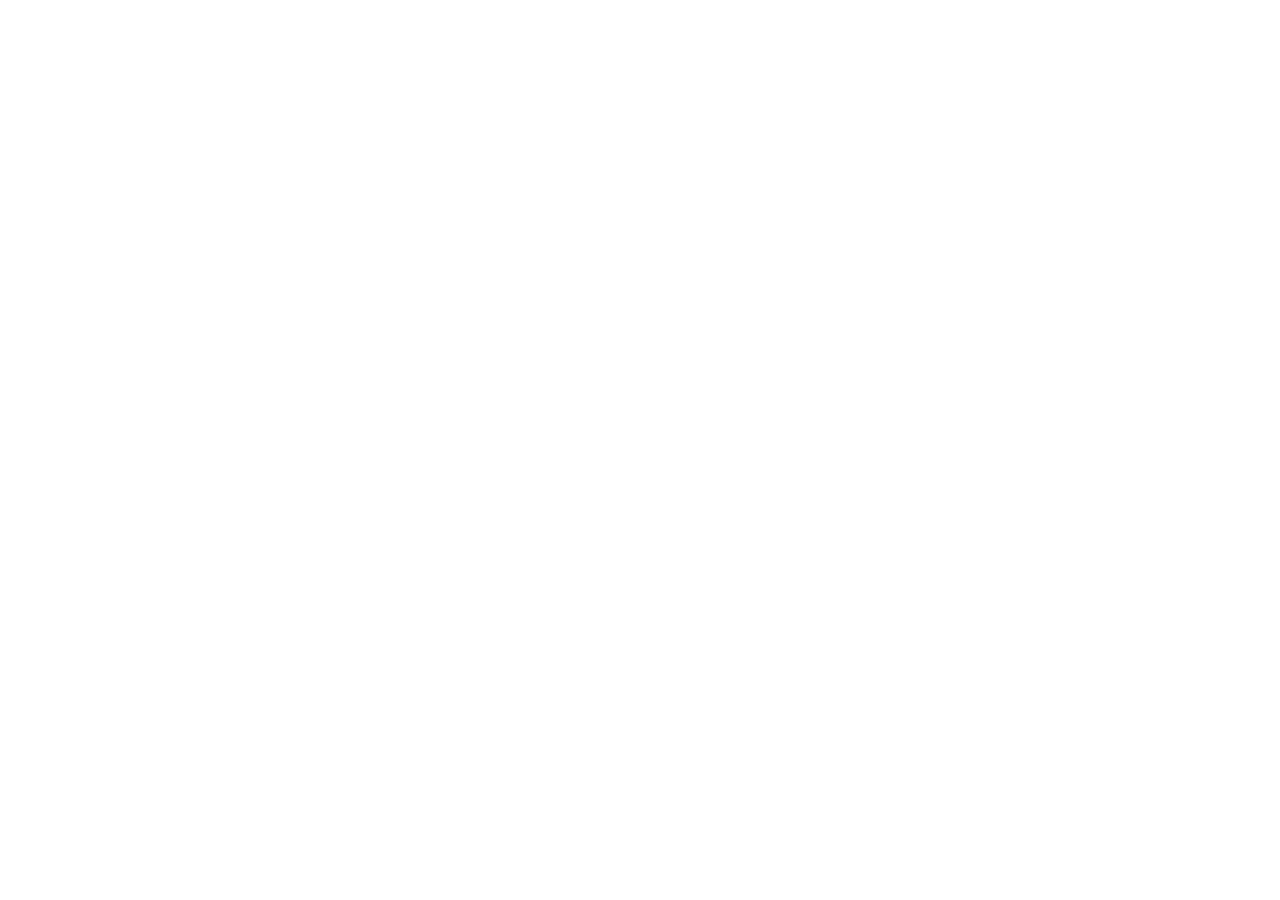
==== app/src/main/assets/www/index.html @ 35c049ee "Add app/src/main/assets/www/index.html" ====
<!doctype html>
<html lang="he" dir="rtl">
  <head>
    <meta charset="UTF-8" />
    <meta name="viewport" content="width=device-width, initial-scale=1.0, viewport-fit=cover" />
    <title>Cardwake OTG &amp; Root</title>
    <meta
      name="description"
      content="אפליקציית OTG ו-Root אופליין לשחזור קבצים, אבחון כרטיסי SD וכונני USB, בדיקת זיוף, מפת סקטורים, פירמוט FAT32 וכספת מוצפנת."
    />
    <meta property="og:title" content="Cardwake OTG & Root" />
    <meta
      property="og:description"
      content="אפליקציית OTG ו-Root אופליין לשחזור קבצים, אבחון כרטיסי SD וכונני USB, בדיקת זיוף, מפת סקטורים, פירמוט FAT32 וכספת מוצפנת."
    />
    <meta property="og:type" content="website" />
    <meta name="twitter:card" content="summary_large_image" />
    <meta name="theme-color" content="#0B1120" />
    <meta name="mobile-web-app-capable" content="yes" />
    <meta name="apple-mobile-web-app-capable" content="yes" />
    <meta name="apple-mobile-web-app-status-bar-style" content="black-translucent" />
    <meta name="apple-mobile-web-app-title" content="Cardwake" />
    <link rel="apple-touch-icon" href="./apple-touch-icon.png" />
    <link rel="icon" type="image/svg+xml" href="./icon.svg" />
    <script type="module" crossorigin src="./assets/index-doWCnsd-.js"></script>
    <link rel="stylesheet" crossorigin href="./assets/index-RW1dcXvT.css">
  <link rel="manifest" href="./manifest.webmanifest"><script id="vite-plugin-pwa:register-sw" src="./registerSW.js"></script></head>
  <body class="bg-slate-50 text-slate-900 dark:bg-slate-950 dark:text-slate-100 antialiased selection:bg-sky-500/20 selection:text-sky-600 dark:selection:text-sky-300">
    <div id="root"></div>
  </body>
  </html>
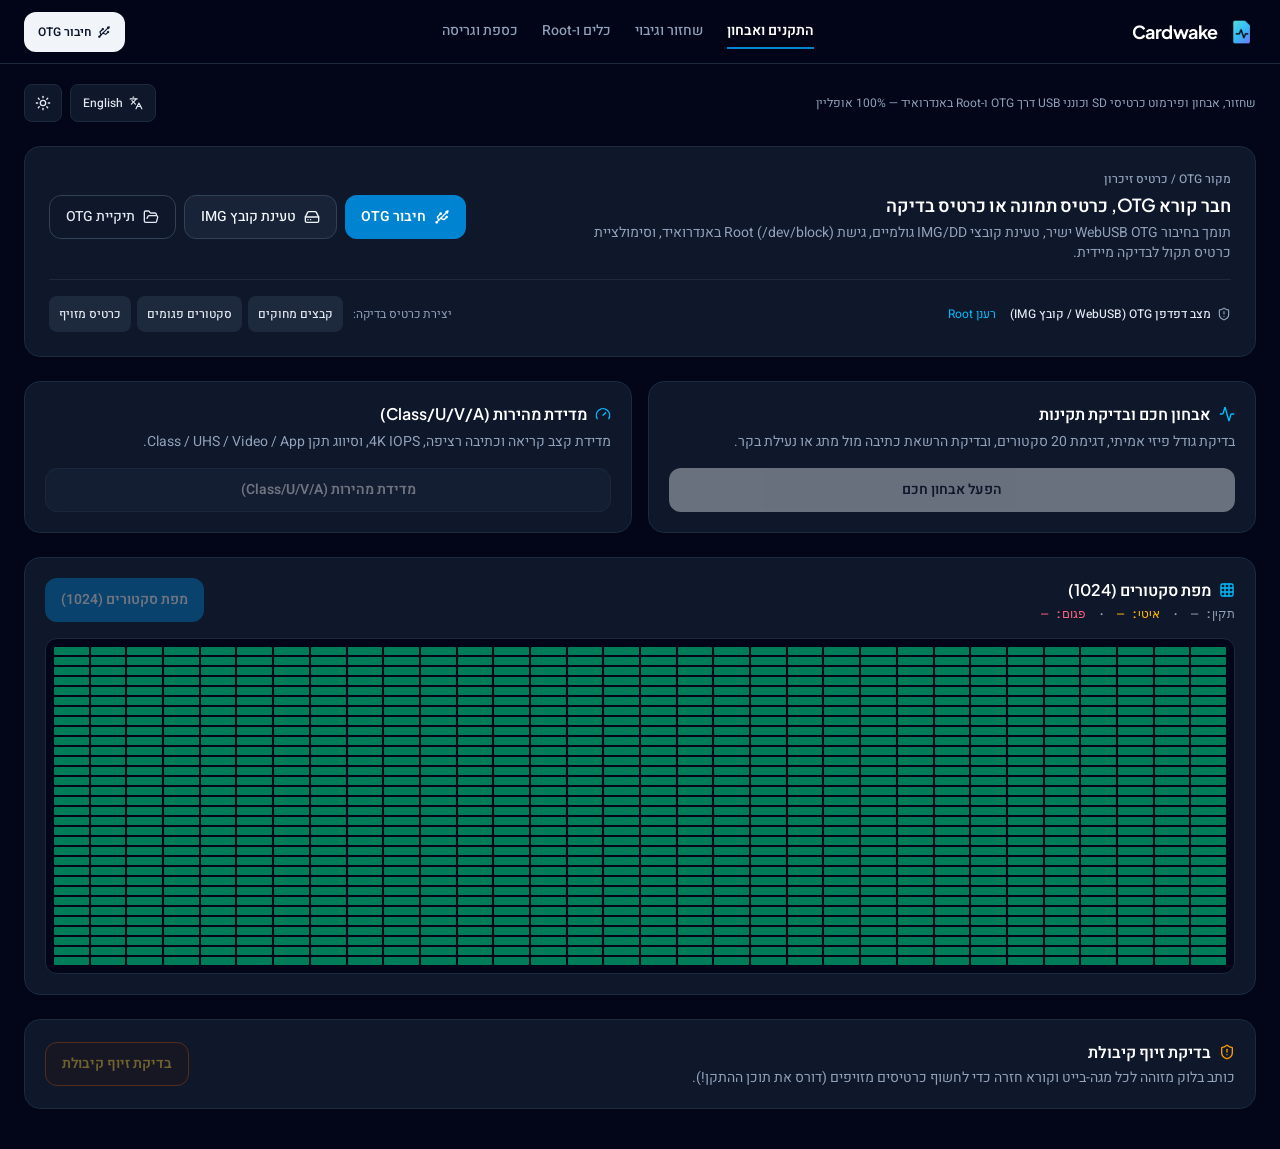
==== commit 47118b3e: "Import binary assets and JS bundle from v1.0.0 source archive" ====
--- a/app/src/main/assets/www/index.html
+++ b/app/src/main/assets/www/index.html
@@ -28,4 +28,4 @@
   <body class="bg-slate-50 text-slate-900 dark:bg-slate-950 dark:text-slate-100 antialiased selection:bg-sky-500/20 selection:text-sky-600 dark:selection:text-sky-300">
     <div id="root"></div>
   </body>
-  </html>
+</html>
--- a/app/src/main/assets/www/assets/index-RW1dcXvT.css
+++ b/app/src/main/assets/www/assets/index-RW1dcXvT.css
@@ -0,0 +1,2490 @@
+/* heebo-hebrew-400-normal */
+@font-face {
+  font-family: 'Heebo';
+  font-style: normal;
+  font-display: swap;
+  font-weight: 400;
+  src: url(./heebo-hebrew-400-normal-CVTJgQVK.woff2) format('woff2'), url(./heebo-hebrew-400-normal-DoqplqF9.woff) format('woff');
+  unicode-range: U+0307-0308,U+0590-05FF,U+200C-2010,U+20AA,U+25CC,U+FB1D-FB4F;
+}
+
+/* heebo-math-400-normal */
+@font-face {
+  font-family: 'Heebo';
+  font-style: normal;
+  font-display: swap;
+  font-weight: 400;
+  src: url(./heebo-math-400-normal-B7IFZoQI.woff2) format('woff2'), url(./heebo-math-400-normal-BZIH-XlF.woff) format('woff');
+  unicode-range: U+0302-0303,U+0305,U+0307-0308,U+0310,U+0312,U+0315,U+031A,U+0326-0327,U+032C,U+032F-0330,U+0332-0333,U+0338,U+033A,U+0346,U+034D,U+0391-03A1,U+03A3-03A9,U+03B1-03C9,U+03D1,U+03D5-03D6,U+03F0-03F1,U+03F4-03F5,U+2016-2017,U+2034-2038,U+203C,U+2040,U+2043,U+2047,U+2050,U+2057,U+205F,U+2070-2071,U+2074-208E,U+2090-209C,U+20D0-20DC,U+20E1,U+20E5-20EF,U+2100-2112,U+2114-2115,U+2117-2121,U+2123-214F,U+2190,U+2192,U+2194-21AE,U+21B0-21E5,U+21F1-21F2,U+21F4-2211,U+2213-2214,U+2216-22FF,U+2308-230B,U+2310,U+2319,U+231C-2321,U+2336-237A,U+237C,U+2395,U+239B-23B7,U+23D0,U+23DC-23E1,U+2474-2475,U+25AF,U+25B3,U+25B7,U+25BD,U+25C1,U+25CA,U+25CC,U+25FB,U+266D-266F,U+27C0-27FF,U+2900-2AFF,U+2B0E-2B11,U+2B30-2B4C,U+2BFE,U+3030,U+FF5B,U+FF5D,U+1D400-1D7FF,U+1EE00-1EEFF;
+}
+
+/* heebo-symbols-400-normal */
+@font-face {
+  font-family: 'Heebo';
+  font-style: normal;
+  font-display: swap;
+  font-weight: 400;
+  src: url(./heebo-symbols-400-normal-DYSXrd5A.woff2) format('woff2'), url(./heebo-symbols-400-normal-5E_VKyNT.woff) format('woff');
+  unicode-range: U+0001-000C,U+000E-001F,U+007F-009F,U+20DD-20E0,U+20E2-20E4,U+2150-218F,U+2190,U+2192,U+2194-2199,U+21AF,U+21E6-21F0,U+21F3,U+2218-2219,U+2299,U+22C4-22C6,U+2300-243F,U+2440-244A,U+2460-24FF,U+25A0-27BF,U+2800-28FF,U+2921-2922,U+2981,U+29BF,U+29EB,U+2B00-2BFF,U+4DC0-4DFF,U+FFF9-FFFB,U+10140-1018E,U+10190-1019C,U+101A0,U+101D0-101FD,U+102E0-102FB,U+10E60-10E7E,U+1D2C0-1D2D3,U+1D2E0-1D37F,U+1F000-1F0FF,U+1F100-1F1AD,U+1F1E6-1F1FF,U+1F30D-1F30F,U+1F315,U+1F31C,U+1F31E,U+1F320-1F32C,U+1F336,U+1F378,U+1F37D,U+1F382,U+1F393-1F39F,U+1F3A7-1F3A8,U+1F3AC-1F3AF,U+1F3C2,U+1F3C4-1F3C6,U+1F3CA-1F3CE,U+1F3D4-1F3E0,U+1F3ED,U+1F3F1-1F3F3,U+1F3F5-1F3F7,U+1F408,U+1F415,U+1F41F,U+1F426,U+1F43F,U+1F441-1F442,U+1F444,U+1F446-1F449,U+1F44C-1F44E,U+1F453,U+1F46A,U+1F47D,U+1F4A3,U+1F4B0,U+1F4B3,U+1F4B9,U+1F4BB,U+1F4BF,U+1F4C8-1F4CB,U+1F4D6,U+1F4DA,U+1F4DF,U+1F4E3-1F4E6,U+1F4EA-1F4ED,U+1F4F7,U+1F4F9-1F4FB,U+1F4FD-1F4FE,U+1F503,U+1F507-1F50B,U+1F50D,U+1F512-1F513,U+1F53E-1F54A,U+1F54F-1F5FA,U+1F610,U+1F650-1F67F,U+1F687,U+1F68D,U+1F691,U+1F694,U+1F698,U+1F6AD,U+1F6B2,U+1F6B9-1F6BA,U+1F6BC,U+1F6C6-1F6CF,U+1F6D3-1F6D7,U+1F6E0-1F6EA,U+1F6F0-1F6F3,U+1F6F7-1F6FC,U+1F700-1F7FF,U+1F800-1F80B,U+1F810-1F847,U+1F850-1F859,U+1F860-1F887,U+1F890-1F8AD,U+1F8B0-1F8BB,U+1F8C0-1F8C1,U+1F900-1F90B,U+1F93B,U+1F946,U+1F984,U+1F996,U+1F9E9,U+1FA00-1FA6F,U+1FA70-1FA7C,U+1FA80-1FA89,U+1FA8F-1FAC6,U+1FACE-1FADC,U+1FADF-1FAE9,U+1FAF0-1FAF8,U+1FB00-1FBFF;
+}
+
+/* heebo-latin-ext-400-normal */
+@font-face {
+  font-family: 'Heebo';
+  font-style: normal;
+  font-display: swap;
+  font-weight: 400;
+  src: url(./heebo-latin-ext-400-normal-DRmJUxQB.woff2) format('woff2'), url(./heebo-latin-ext-400-normal-DXPdCX6a.woff) format('woff');
+  unicode-range: U+0100-02BA,U+02BD-02C5,U+02C7-02CC,U+02CE-02D7,U+02DD-02FF,U+0304,U+0308,U+0329,U+1D00-1DBF,U+1E00-1E9F,U+1EF2-1EFF,U+2020,U+20A0-20AB,U+20AD-20C0,U+2113,U+2C60-2C7F,U+A720-A7FF;
+}
+
+/* heebo-latin-400-normal */
+@font-face {
+  font-family: 'Heebo';
+  font-style: normal;
+  font-display: swap;
+  font-weight: 400;
+  src: url(./heebo-latin-400-normal-BGyEuwIV.woff2) format('woff2'), url(./heebo-latin-400-normal-BVgBBEsj.woff) format('woff');
+  unicode-range: U+0000-00FF,U+0131,U+0152-0153,U+02BB-02BC,U+02C6,U+02DA,U+02DC,U+0304,U+0308,U+0329,U+2000-206F,U+20AC,U+2122,U+2191,U+2193,U+2212,U+2215,U+FEFF,U+FFFD;
+}/* heebo-hebrew-500-normal */
+@font-face {
+  font-family: 'Heebo';
+  font-style: normal;
+  font-display: swap;
+  font-weight: 500;
+  src: url(./heebo-hebrew-500-normal-TEhwuRN-.woff2) format('woff2'), url(./heebo-hebrew-500-normal-B1vvQVzc.woff) format('woff');
+  unicode-range: U+0307-0308,U+0590-05FF,U+200C-2010,U+20AA,U+25CC,U+FB1D-FB4F;
+}
+
+/* heebo-math-500-normal */
+@font-face {
+  font-family: 'Heebo';
+  font-style: normal;
+  font-display: swap;
+  font-weight: 500;
+  src: url(./heebo-math-500-normal-DRhwLwt2.woff2) format('woff2'), url(./heebo-math-500-normal-CriDK-QD.woff) format('woff');
+  unicode-range: U+0302-0303,U+0305,U+0307-0308,U+0310,U+0312,U+0315,U+031A,U+0326-0327,U+032C,U+032F-0330,U+0332-0333,U+0338,U+033A,U+0346,U+034D,U+0391-03A1,U+03A3-03A9,U+03B1-03C9,U+03D1,U+03D5-03D6,U+03F0-03F1,U+03F4-03F5,U+2016-2017,U+2034-2038,U+203C,U+2040,U+2043,U+2047,U+2050,U+2057,U+205F,U+2070-2071,U+2074-208E,U+2090-209C,U+20D0-20DC,U+20E1,U+20E5-20EF,U+2100-2112,U+2114-2115,U+2117-2121,U+2123-214F,U+2190,U+2192,U+2194-21AE,U+21B0-21E5,U+21F1-21F2,U+21F4-2211,U+2213-2214,U+2216-22FF,U+2308-230B,U+2310,U+2319,U+231C-2321,U+2336-237A,U+237C,U+2395,U+239B-23B7,U+23D0,U+23DC-23E1,U+2474-2475,U+25AF,U+25B3,U+25B7,U+25BD,U+25C1,U+25CA,U+25CC,U+25FB,U+266D-266F,U+27C0-27FF,U+2900-2AFF,U+2B0E-2B11,U+2B30-2B4C,U+2BFE,U+3030,U+FF5B,U+FF5D,U+1D400-1D7FF,U+1EE00-1EEFF;
+}
+
+/* heebo-symbols-500-normal */
+@font-face {
+  font-family: 'Heebo';
+  font-style: normal;
+  font-display: swap;
+  font-weight: 500;
+  src: url(./heebo-symbols-500-normal-DH-fW6iB.woff2) format('woff2'), url(./heebo-symbols-500-normal-BHV7NI0G.woff) format('woff');
+  unicode-range: U+0001-000C,U+000E-001F,U+007F-009F,U+20DD-20E0,U+20E2-20E4,U+2150-218F,U+2190,U+2192,U+2194-2199,U+21AF,U+21E6-21F0,U+21F3,U+2218-2219,U+2299,U+22C4-22C6,U+2300-243F,U+2440-244A,U+2460-24FF,U+25A0-27BF,U+2800-28FF,U+2921-2922,U+2981,U+29BF,U+29EB,U+2B00-2BFF,U+4DC0-4DFF,U+FFF9-FFFB,U+10140-1018E,U+10190-1019C,U+101A0,U+101D0-101FD,U+102E0-102FB,U+10E60-10E7E,U+1D2C0-1D2D3,U+1D2E0-1D37F,U+1F000-1F0FF,U+1F100-1F1AD,U+1F1E6-1F1FF,U+1F30D-1F30F,U+1F315,U+1F31C,U+1F31E,U+1F320-1F32C,U+1F336,U+1F378,U+1F37D,U+1F382,U+1F393-1F39F,U+1F3A7-1F3A8,U+1F3AC-1F3AF,U+1F3C2,U+1F3C4-1F3C6,U+1F3CA-1F3CE,U+1F3D4-1F3E0,U+1F3ED,U+1F3F1-1F3F3,U+1F3F5-1F3F7,U+1F408,U+1F415,U+1F41F,U+1F426,U+1F43F,U+1F441-1F442,U+1F444,U+1F446-1F449,U+1F44C-1F44E,U+1F453,U+1F46A,U+1F47D,U+1F4A3,U+1F4B0,U+1F4B3,U+1F4B9,U+1F4BB,U+1F4BF,U+1F4C8-1F4CB,U+1F4D6,U+1F4DA,U+1F4DF,U+1F4E3-1F4E6,U+1F4EA-1F4ED,U+1F4F7,U+1F4F9-1F4FB,U+1F4FD-1F4FE,U+1F503,U+1F507-1F50B,U+1F50D,U+1F512-1F513,U+1F53E-1F54A,U+1F54F-1F5FA,U+1F610,U+1F650-1F67F,U+1F687,U+1F68D,U+1F691,U+1F694,U+1F698,U+1F6AD,U+1F6B2,U+1F6B9-1F6BA,U+1F6BC,U+1F6C6-1F6CF,U+1F6D3-1F6D7,U+1F6E0-1F6EA,U+1F6F0-1F6F3,U+1F6F7-1F6FC,U+1F700-1F7FF,U+1F800-1F80B,U+1F810-1F847,U+1F850-1F859,U+1F860-1F887,U+1F890-1F8AD,U+1F8B0-1F8BB,U+1F8C0-1F8C1,U+1F900-1F90B,U+1F93B,U+1F946,U+1F984,U+1F996,U+1F9E9,U+1FA00-1FA6F,U+1FA70-1FA7C,U+1FA80-1FA89,U+1FA8F-1FAC6,U+1FACE-1FADC,U+1FADF-1FAE9,U+1FAF0-1FAF8,U+1FB00-1FBFF;
+}
+
+/* heebo-latin-ext-500-normal */
+@font-face {
+  font-family: 'Heebo';
+  font-style: normal;
+  font-display: swap;
+  font-weight: 500;
+  src: url(./heebo-latin-ext-500-normal-i0ou_jpq.woff2) format('woff2'), url(./heebo-latin-ext-500-normal-BxM-et3U.woff) format('woff');
+  unicode-range: U+0100-02BA,U+02BD-02C5,U+02C7-02CC,U+02CE-02D7,U+02DD-02FF,U+0304,U+0308,U+0329,U+1D00-1DBF,U+1E00-1E9F,U+1EF2-1EFF,U+2020,U+20A0-20AB,U+20AD-20C0,U+2113,U+2C60-2C7F,U+A720-A7FF;
+}
+
+/* heebo-latin-500-normal */
+@font-face {
+  font-family: 'Heebo';
+  font-style: normal;
+  font-display: swap;
+  font-weight: 500;
+  src: url(./heebo-latin-500-normal-CRntKADR.woff2) format('woff2'), url(./heebo-latin-500-normal-D9arPEGc.woff) format('woff');
+  unicode-range: U+0000-00FF,U+0131,U+0152-0153,U+02BB-02BC,U+02C6,U+02DA,U+02DC,U+0304,U+0308,U+0329,U+2000-206F,U+20AC,U+2122,U+2191,U+2193,U+2212,U+2215,U+FEFF,U+FFFD;
+}/* heebo-hebrew-600-normal */
+@font-face {
+  font-family: 'Heebo';
+  font-style: normal;
+  font-display: swap;
+  font-weight: 600;
+  src: url(./heebo-hebrew-600-normal-CGRgQ0cj.woff2) format('woff2'), url(./heebo-hebrew-600-normal-OHUSVRAa.woff) format('woff');
+  unicode-range: U+0307-0308,U+0590-05FF,U+200C-2010,U+20AA,U+25CC,U+FB1D-FB4F;
+}
+
+/* heebo-math-600-normal */
+@font-face {
+  font-family: 'Heebo';
+  font-style: normal;
+  font-display: swap;
+  font-weight: 600;
+  src: url(./heebo-math-600-normal-DCATifNU.woff2) format('woff2'), url(./heebo-math-600-normal-DA5TBT8e.woff) format('woff');
+  unicode-range: U+0302-0303,U+0305,U+0307-0308,U+0310,U+0312,U+0315,U+031A,U+0326-0327,U+032C,U+032F-0330,U+0332-0333,U+0338,U+033A,U+0346,U+034D,U+0391-03A1,U+03A3-03A9,U+03B1-03C9,U+03D1,U+03D5-03D6,U+03F0-03F1,U+03F4-03F5,U+2016-2017,U+2034-2038,U+203C,U+2040,U+2043,U+2047,U+2050,U+2057,U+205F,U+2070-2071,U+2074-208E,U+2090-209C,U+20D0-20DC,U+20E1,U+20E5-20EF,U+2100-2112,U+2114-2115,U+2117-2121,U+2123-214F,U+2190,U+2192,U+2194-21AE,U+21B0-21E5,U+21F1-21F2,U+21F4-2211,U+2213-2214,U+2216-22FF,U+2308-230B,U+2310,U+2319,U+231C-2321,U+2336-237A,U+237C,U+2395,U+239B-23B7,U+23D0,U+23DC-23E1,U+2474-2475,U+25AF,U+25B3,U+25B7,U+25BD,U+25C1,U+25CA,U+25CC,U+25FB,U+266D-266F,U+27C0-27FF,U+2900-2AFF,U+2B0E-2B11,U+2B30-2B4C,U+2BFE,U+3030,U+FF5B,U+FF5D,U+1D400-1D7FF,U+1EE00-1EEFF;
+}
+
+/* heebo-symbols-600-normal */
+@font-face {
+  font-family: 'Heebo';
+  font-style: normal;
+  font-display: swap;
+  font-weight: 600;
+  src: url(./heebo-symbols-600-normal-RPS5qIGi.woff2) format('woff2'), url(./heebo-symbols-600-normal-r_-lVu18.woff) format('woff');
+  unicode-range: U+0001-000C,U+000E-001F,U+007F-009F,U+20DD-20E0,U+20E2-20E4,U+2150-218F,U+2190,U+2192,U+2194-2199,U+21AF,U+21E6-21F0,U+21F3,U+2218-2219,U+2299,U+22C4-22C6,U+2300-243F,U+2440-244A,U+2460-24FF,U+25A0-27BF,U+2800-28FF,U+2921-2922,U+2981,U+29BF,U+29EB,U+2B00-2BFF,U+4DC0-4DFF,U+FFF9-FFFB,U+10140-1018E,U+10190-1019C,U+101A0,U+101D0-101FD,U+102E0-102FB,U+10E60-10E7E,U+1D2C0-1D2D3,U+1D2E0-1D37F,U+1F000-1F0FF,U+1F100-1F1AD,U+1F1E6-1F1FF,U+1F30D-1F30F,U+1F315,U+1F31C,U+1F31E,U+1F320-1F32C,U+1F336,U+1F378,U+1F37D,U+1F382,U+1F393-1F39F,U+1F3A7-1F3A8,U+1F3AC-1F3AF,U+1F3C2,U+1F3C4-1F3C6,U+1F3CA-1F3CE,U+1F3D4-1F3E0,U+1F3ED,U+1F3F1-1F3F3,U+1F3F5-1F3F7,U+1F408,U+1F415,U+1F41F,U+1F426,U+1F43F,U+1F441-1F442,U+1F444,U+1F446-1F449,U+1F44C-1F44E,U+1F453,U+1F46A,U+1F47D,U+1F4A3,U+1F4B0,U+1F4B3,U+1F4B9,U+1F4BB,U+1F4BF,U+1F4C8-1F4CB,U+1F4D6,U+1F4DA,U+1F4DF,U+1F4E3-1F4E6,U+1F4EA-1F4ED,U+1F4F7,U+1F4F9-1F4FB,U+1F4FD-1F4FE,U+1F503,U+1F507-1F50B,U+1F50D,U+1F512-1F513,U+1F53E-1F54A,U+1F54F-1F5FA,U+1F610,U+1F650-1F67F,U+1F687,U+1F68D,U+1F691,U+1F694,U+1F698,U+1F6AD,U+1F6B2,U+1F6B9-1F6BA,U+1F6BC,U+1F6C6-1F6CF,U+1F6D3-1F6D7,U+1F6E0-1F6EA,U+1F6F0-1F6F3,U+1F6F7-1F6FC,U+1F700-1F7FF,U+1F800-1F80B,U+1F810-1F847,U+1F850-1F859,U+1F860-1F887,U+1F890-1F8AD,U+1F8B0-1F8BB,U+1F8C0-1F8C1,U+1F900-1F90B,U+1F93B,U+1F946,U+1F984,U+1F996,U+1F9E9,U+1FA00-1FA6F,U+1FA70-1FA7C,U+1FA80-1FA89,U+1FA8F-1FAC6,U+1FACE-1FADC,U+1FADF-1FAE9,U+1FAF0-1FAF8,U+1FB00-1FBFF;
+}
+
+/* heebo-latin-ext-600-normal */
+@font-face {
+  font-family: 'Heebo';
+  font-style: normal;
+  font-display: swap;
+  font-weight: 600;
+  src: url(./heebo-latin-ext-600-normal-RIbyLypU.woff2) format('woff2'), url(./heebo-latin-ext-600-normal-BYQD5BMZ.woff) format('woff');
+  unicode-range: U+0100-02BA,U+02BD-02C5,U+02C7-02CC,U+02CE-02D7,U+02DD-02FF,U+0304,U+0308,U+0329,U+1D00-1DBF,U+1E00-1E9F,U+1EF2-1EFF,U+2020,U+20A0-20AB,U+20AD-20C0,U+2113,U+2C60-2C7F,U+A720-A7FF;
+}
+
+/* heebo-latin-600-normal */
+@font-face {
+  font-family: 'Heebo';
+  font-style: normal;
+  font-display: swap;
+  font-weight: 600;
+  src: url(./heebo-latin-600-normal-C0GLQ-RT.woff2) format('woff2'), url(./heebo-latin-600-normal-2W86uxnp.woff) format('woff');
+  unicode-range: U+0000-00FF,U+0131,U+0152-0153,U+02BB-02BC,U+02C6,U+02DA,U+02DC,U+0304,U+0308,U+0329,U+2000-206F,U+20AC,U+2122,U+2191,U+2193,U+2212,U+2215,U+FEFF,U+FFFD;
+}/* heebo-hebrew-700-normal */
+@font-face {
+  font-family: 'Heebo';
+  font-style: normal;
+  font-display: swap;
+  font-weight: 700;
+  src: url(./heebo-hebrew-700-normal-BmueYKsA.woff2) format('woff2'), url(./heebo-hebrew-700-normal-C-m02vPD.woff) format('woff');
+  unicode-range: U+0307-0308,U+0590-05FF,U+200C-2010,U+20AA,U+25CC,U+FB1D-FB4F;
+}
+
+/* heebo-math-700-normal */
+@font-face {
+  font-family: 'Heebo';
+  font-style: normal;
+  font-display: swap;
+  font-weight: 700;
+  src: url(./heebo-math-700-normal-CPsTiLVd.woff2) format('woff2'), url(./heebo-math-700-normal-DYoC40KU.woff) format('woff');
+  unicode-range: U+0302-0303,U+0305,U+0307-0308,U+0310,U+0312,U+0315,U+031A,U+0326-0327,U+032C,U+032F-0330,U+0332-0333,U+0338,U+033A,U+0346,U+034D,U+0391-03A1,U+03A3-03A9,U+03B1-03C9,U+03D1,U+03D5-03D6,U+03F0-03F1,U+03F4-03F5,U+2016-2017,U+2034-2038,U+203C,U+2040,U+2043,U+2047,U+2050,U+2057,U+205F,U+2070-2071,U+2074-208E,U+2090-209C,U+20D0-20DC,U+20E1,U+20E5-20EF,U+2100-2112,U+2114-2115,U+2117-2121,U+2123-214F,U+2190,U+2192,U+2194-21AE,U+21B0-21E5,U+21F1-21F2,U+21F4-2211,U+2213-2214,U+2216-22FF,U+2308-230B,U+2310,U+2319,U+231C-2321,U+2336-237A,U+237C,U+2395,U+239B-23B7,U+23D0,U+23DC-23E1,U+2474-2475,U+25AF,U+25B3,U+25B7,U+25BD,U+25C1,U+25CA,U+25CC,U+25FB,U+266D-266F,U+27C0-27FF,U+2900-2AFF,U+2B0E-2B11,U+2B30-2B4C,U+2BFE,U+3030,U+FF5B,U+FF5D,U+1D400-1D7FF,U+1EE00-1EEFF;
+}
+
+/* heebo-symbols-700-normal */
+@font-face {
+  font-family: 'Heebo';
+  font-style: normal;
+  font-display: swap;
+  font-weight: 700;
+  src: url(./heebo-symbols-700-normal-DjMVWKhZ.woff2) format('woff2'), url(./heebo-symbols-700-normal-Bez4Ifx8.woff) format('woff');
+  unicode-range: U+0001-000C,U+000E-001F,U+007F-009F,U+20DD-20E0,U+20E2-20E4,U+2150-218F,U+2190,U+2192,U+2194-2199,U+21AF,U+21E6-21F0,U+21F3,U+2218-2219,U+2299,U+22C4-22C6,U+2300-243F,U+2440-244A,U+2460-24FF,U+25A0-27BF,U+2800-28FF,U+2921-2922,U+2981,U+29BF,U+29EB,U+2B00-2BFF,U+4DC0-4DFF,U+FFF9-FFFB,U+10140-1018E,U+10190-1019C,U+101A0,U+101D0-101FD,U+102E0-102FB,U+10E60-10E7E,U+1D2C0-1D2D3,U+1D2E0-1D37F,U+1F000-1F0FF,U+1F100-1F1AD,U+1F1E6-1F1FF,U+1F30D-1F30F,U+1F315,U+1F31C,U+1F31E,U+1F320-1F32C,U+1F336,U+1F378,U+1F37D,U+1F382,U+1F393-1F39F,U+1F3A7-1F3A8,U+1F3AC-1F3AF,U+1F3C2,U+1F3C4-1F3C6,U+1F3CA-1F3CE,U+1F3D4-1F3E0,U+1F3ED,U+1F3F1-1F3F3,U+1F3F5-1F3F7,U+1F408,U+1F415,U+1F41F,U+1F426,U+1F43F,U+1F441-1F442,U+1F444,U+1F446-1F449,U+1F44C-1F44E,U+1F453,U+1F46A,U+1F47D,U+1F4A3,U+1F4B0,U+1F4B3,U+1F4B9,U+1F4BB,U+1F4BF,U+1F4C8-1F4CB,U+1F4D6,U+1F4DA,U+1F4DF,U+1F4E3-1F4E6,U+1F4EA-1F4ED,U+1F4F7,U+1F4F9-1F4FB,U+1F4FD-1F4FE,U+1F503,U+1F507-1F50B,U+1F50D,U+1F512-1F513,U+1F53E-1F54A,U+1F54F-1F5FA,U+1F610,U+1F650-1F67F,U+1F687,U+1F68D,U+1F691,U+1F694,U+1F698,U+1F6AD,U+1F6B2,U+1F6B9-1F6BA,U+1F6BC,U+1F6C6-1F6CF,U+1F6D3-1F6D7,U+1F6E0-1F6EA,U+1F6F0-1F6F3,U+1F6F7-1F6FC,U+1F700-1F7FF,U+1F800-1F80B,U+1F810-1F847,U+1F850-1F859,U+1F860-1F887,U+1F890-1F8AD,U+1F8B0-1F8BB,U+1F8C0-1F8C1,U+1F900-1F90B,U+1F93B,U+1F946,U+1F984,U+1F996,U+1F9E9,U+1FA00-1FA6F,U+1FA70-1FA7C,U+1FA80-1FA89,U+1FA8F-1FAC6,U+1FACE-1FADC,U+1FADF-1FAE9,U+1FAF0-1FAF8,U+1FB00-1FBFF;
+}
+
+/* heebo-latin-ext-700-normal */
+@font-face {
+  font-family: 'Heebo';
+  font-style: normal;
+  font-display: swap;
+  font-weight: 700;
+  src: url(./heebo-latin-ext-700-normal-qhovM35d.woff2) format('woff2'), url(./heebo-latin-ext-700-normal-uPTFHbI6.woff) format('woff');
+  unicode-range: U+0100-02BA,U+02BD-02C5,U+02C7-02CC,U+02CE-02D7,U+02DD-02FF,U+0304,U+0308,U+0329,U+1D00-1DBF,U+1E00-1E9F,U+1EF2-1EFF,U+2020,U+20A0-20AB,U+20AD-20C0,U+2113,U+2C60-2C7F,U+A720-A7FF;
+}
+
+/* heebo-latin-700-normal */
+@font-face {
+  font-family: 'Heebo';
+  font-style: normal;
+  font-display: swap;
+  font-weight: 700;
+  src: url(./heebo-latin-700-normal-PoyjiH5f.woff2) format('woff2'), url(./heebo-latin-700-normal-DxB9_ClD.woff) format('woff');
+  unicode-range: U+0000-00FF,U+0131,U+0152-0153,U+02BB-02BC,U+02C6,U+02DA,U+02DC,U+0304,U+0308,U+0329,U+2000-206F,U+20AC,U+2122,U+2191,U+2193,U+2212,U+2215,U+FEFF,U+FFFD;
+}/* plus-jakarta-sans-cyrillic-ext-600-normal */
+@font-face {
+  font-family: 'Plus Jakarta Sans';
+  font-style: normal;
+  font-display: swap;
+  font-weight: 600;
+  src: url([data-uri]) format('woff2'), url([data-uri]) format('woff');
+  unicode-range: U+0460-052F,U+1C80-1C8A,U+20B4,U+2DE0-2DFF,U+A640-A69F,U+FE2E-FE2F;
+}
+
+/* plus-jakarta-sans-vietnamese-600-normal */
+@font-face {
+  font-family: 'Plus Jakarta Sans';
+  font-style: normal;
+  font-display: swap;
+  font-weight: 600;
+  src: url(./plus-jakarta-sans-vietnamese-600-normal-Y4VTTRme.woff2) format('woff2'), url(./plus-jakarta-sans-vietnamese-600-normal-5YsyKbU1.woff) format('woff');
+  unicode-range: U+0102-0103,U+0110-0111,U+0128-0129,U+0168-0169,U+01A0-01A1,U+01AF-01B0,U+0300-0301,U+0303-0304,U+0308-0309,U+0323,U+0329,U+1EA0-1EF9,U+20AB;
+}
+
+/* plus-jakarta-sans-latin-ext-600-normal */
+@font-face {
+  font-family: 'Plus Jakarta Sans';
+  font-style: normal;
+  font-display: swap;
+  font-weight: 600;
+  src: url(./plus-jakarta-sans-latin-ext-600-normal-DQgPU_Cg.woff2) format('woff2'), url(./plus-jakarta-sans-latin-ext-600-normal-B0WRRYJ1.woff) format('woff');
+  unicode-range: U+0100-02BA,U+02BD-02C5,U+02C7-02CC,U+02CE-02D7,U+02DD-02FF,U+0304,U+0308,U+0329,U+1D00-1DBF,U+1E00-1E9F,U+1EF2-1EFF,U+2020,U+20A0-20AB,U+20AD-20C0,U+2113,U+2C60-2C7F,U+A720-A7FF;
+}
+
+/* plus-jakarta-sans-latin-600-normal */
+@font-face {
+  font-family: 'Plus Jakarta Sans';
+  font-style: normal;
+  font-display: swap;
+  font-weight: 600;
+  src: url(./plus-jakarta-sans-latin-600-normal-DLTa1BUW.woff2) format('woff2'), url(./plus-jakarta-sans-latin-600-normal-BR_Ojra4.woff) format('woff');
+  unicode-range: U+0000-00FF,U+0131,U+0152-0153,U+02BB-02BC,U+02C6,U+02DA,U+02DC,U+0304,U+0308,U+0329,U+2000-206F,U+20AC,U+2122,U+2191,U+2193,U+2212,U+2215,U+FEFF,U+FFFD;
+}/* plus-jakarta-sans-cyrillic-ext-700-normal */
+@font-face {
+  font-family: 'Plus Jakarta Sans';
+  font-style: normal;
+  font-display: swap;
+  font-weight: 700;
+  src: url([data-uri]) format('woff2'), url([data-uri]) format('woff');
+  unicode-range: U+0460-052F,U+1C80-1C8A,U+20B4,U+2DE0-2DFF,U+A640-A69F,U+FE2E-FE2F;
+}
+
+/* plus-jakarta-sans-vietnamese-700-normal */
+@font-face {
+  font-family: 'Plus Jakarta Sans';
+  font-style: normal;
+  font-display: swap;
+  font-weight: 700;
+  src: url(./plus-jakarta-sans-vietnamese-700-normal-CV6qDkkj.woff2) format('woff2'), url(./plus-jakarta-sans-vietnamese-700-normal-BCh_uG_5.woff) format('woff');
+  unicode-range: U+0102-0103,U+0110-0111,U+0128-0129,U+0168-0169,U+01A0-01A1,U+01AF-01B0,U+0300-0301,U+0303-0304,U+0308-0309,U+0323,U+0329,U+1EA0-1EF9,U+20AB;
+}
+
+/* plus-jakarta-sans-latin-ext-700-normal */
+@font-face {
+  font-family: 'Plus Jakarta Sans';
+  font-style: normal;
+  font-display: swap;
+  font-weight: 700;
+  src: url(./plus-jakarta-sans-latin-ext-700-normal-BajbvANd.woff2) format('woff2'), url(./plus-jakarta-sans-latin-ext-700-normal-8-d-IyIQ.woff) format('woff');
+  unicode-range: U+0100-02BA,U+02BD-02C5,U+02C7-02CC,U+02CE-02D7,U+02DD-02FF,U+0304,U+0308,U+0329,U+1D00-1DBF,U+1E00-1E9F,U+1EF2-1EFF,U+2020,U+20A0-20AB,U+20AD-20C0,U+2113,U+2C60-2C7F,U+A720-A7FF;
+}
+
+/* plus-jakarta-sans-latin-700-normal */
+@font-face {
+  font-family: 'Plus Jakarta Sans';
+  font-style: normal;
+  font-display: swap;
+  font-weight: 700;
+  src: url(./plus-jakarta-sans-latin-700-normal-CfpNZvy6.woff2) format('woff2'), url(./plus-jakarta-sans-latin-700-normal-DqEcQeE5.woff) format('woff');
+  unicode-range: U+0000-00FF,U+0131,U+0152-0153,U+02BB-02BC,U+02C6,U+02DA,U+02DC,U+0304,U+0308,U+0329,U+2000-206F,U+20AC,U+2122,U+2191,U+2193,U+2212,U+2215,U+FEFF,U+FFFD;
+}/* jetbrains-mono-cyrillic-ext-400-normal */
+@font-face {
+  font-family: 'JetBrains Mono';
+  font-style: normal;
+  font-display: swap;
+  font-weight: 400;
+  src: url([data-uri]) format('woff2'), url([data-uri]) format('woff');
+  unicode-range: U+0460-052F,U+1C80-1C8A,U+20B4,U+2DE0-2DFF,U+A640-A69F,U+FE2E-FE2F;
+}
+
+/* jetbrains-mono-cyrillic-400-normal */
+@font-face {
+  font-family: 'JetBrains Mono';
+  font-style: normal;
+  font-display: swap;
+  font-weight: 400;
+  src: url(./jetbrains-mono-cyrillic-400-normal-BEIGL1Tu.woff2) format('woff2'), url(./jetbrains-mono-cyrillic-400-normal-ugxPyKxw.woff) format('woff');
+  unicode-range: U+0301,U+0400-045F,U+0490-0491,U+04B0-04B1,U+2116;
+}
+
+/* jetbrains-mono-greek-400-normal */
+@font-face {
+  font-family: 'JetBrains Mono';
+  font-style: normal;
+  font-display: swap;
+  font-weight: 400;
+  src: url(./jetbrains-mono-greek-400-normal-C190GLew.woff2) format('woff2'), url(./jetbrains-mono-greek-400-normal-B9oWc5Lo.woff) format('woff');
+  unicode-range: U+0370-0377,U+037A-037F,U+0384-038A,U+038C,U+038E-03A1,U+03A3-03FF;
+}
+
+/* jetbrains-mono-vietnamese-400-normal */
+@font-face {
+  font-family: 'JetBrains Mono';
+  font-style: normal;
+  font-display: swap;
+  font-weight: 400;
+  src: url([data-uri]) format('woff2'), url(./jetbrains-mono-vietnamese-400-normal-CqNFfHCs.woff) format('woff');
+  unicode-range: U+0102-0103,U+0110-0111,U+0128-0129,U+0168-0169,U+01A0-01A1,U+01AF-01B0,U+0300-0301,U+0303-0304,U+0308-0309,U+0323,U+0329,U+1EA0-1EF9,U+20AB;
+}
+
+/* jetbrains-mono-latin-ext-400-normal */
+@font-face {
+  font-family: 'JetBrains Mono';
+  font-style: normal;
+  font-display: swap;
+  font-weight: 400;
+  src: url(./jetbrains-mono-latin-ext-400-normal-Bc8Ftmh3.woff2) format('woff2'), url(./jetbrains-mono-latin-ext-400-normal-fXTG6kC5.woff) format('woff');
+  unicode-range: U+0100-02BA,U+02BD-02C5,U+02C7-02CC,U+02CE-02D7,U+02DD-02FF,U+0304,U+0308,U+0329,U+1D00-1DBF,U+1E00-1E9F,U+1EF2-1EFF,U+2020,U+20A0-20AB,U+20AD-20C0,U+2113,U+2C60-2C7F,U+A720-A7FF;
+}
+
+/* jetbrains-mono-latin-400-normal */
+@font-face {
+  font-family: 'JetBrains Mono';
+  font-style: normal;
+  font-display: swap;
+  font-weight: 400;
+  src: url(./jetbrains-mono-latin-400-normal-V6pRDFza.woff2) format('woff2'), url(./jetbrains-mono-latin-400-normal-6-qcROiO.woff) format('woff');
+  unicode-range: U+0000-00FF,U+0131,U+0152-0153,U+02BB-02BC,U+02C6,U+02DA,U+02DC,U+0304,U+0308,U+0329,U+2000-206F,U+20AC,U+2122,U+2191,U+2193,U+2212,U+2215,U+FEFF,U+FFFD;
+}/* jetbrains-mono-cyrillic-ext-600-normal */
+@font-face {
+  font-family: 'JetBrains Mono';
+  font-style: normal;
+  font-display: swap;
+  font-weight: 600;
+  src: url([data-uri]) format('woff2'), url([data-uri]) format('woff');
+  unicode-range: U+0460-052F,U+1C80-1C8A,U+20B4,U+2DE0-2DFF,U+A640-A69F,U+FE2E-FE2F;
+}
+
+/* jetbrains-mono-cyrillic-600-normal */
+@font-face {
+  font-family: 'JetBrains Mono';
+  font-style: normal;
+  font-display: swap;
+  font-weight: 600;
+  src: url(./jetbrains-mono-cyrillic-600-normal-EVf6-Yzo.woff2) format('woff2'), url(./jetbrains-mono-cyrillic-600-normal-8K4wrrwR.woff) format('woff');
+  unicode-range: U+0301,U+0400-045F,U+0490-0491,U+04B0-04B1,U+2116;
+}
+
+/* jetbrains-mono-greek-600-normal */
+@font-face {
+  font-family: 'JetBrains Mono';
+  font-style: normal;
+  font-display: swap;
+  font-weight: 600;
+  src: url(./jetbrains-mono-greek-600-normal-H7WoG9Et.woff2) format('woff2'), url(./jetbrains-mono-greek-600-normal-mc2nkWzM.woff) format('woff');
+  unicode-range: U+0370-0377,U+037A-037F,U+0384-038A,U+038C,U+038E-03A1,U+03A3-03FF;
+}
+
+/* jetbrains-mono-vietnamese-600-normal */
+@font-face {
+  font-family: 'JetBrains Mono';
+  font-style: normal;
+  font-display: swap;
+  font-weight: 600;
+  src: url([data-uri]) format('woff2'), url(./jetbrains-mono-vietnamese-600-normal-OWROknRo.woff) format('woff');
+  unicode-range: U+0102-0103,U+0110-0111,U+0128-0129,U+0168-0169,U+01A0-01A1,U+01AF-01B0,U+0300-0301,U+0303-0304,U+0308-0309,U+0323,U+0329,U+1EA0-1EF9,U+20AB;
+}
+
+/* jetbrains-mono-latin-ext-600-normal */
+@font-face {
+  font-family: 'JetBrains Mono';
+  font-style: normal;
+  font-display: swap;
+  font-weight: 600;
+  src: url(./jetbrains-mono-latin-ext-600-normal-BfB_LPfz.woff2) format('woff2'), url(./jetbrains-mono-latin-ext-600-normal-DObL3zCW.woff) format('woff');
+  unicode-range: U+0100-02BA,U+02BD-02C5,U+02C7-02CC,U+02CE-02D7,U+02DD-02FF,U+0304,U+0308,U+0329,U+1D00-1DBF,U+1E00-1E9F,U+1EF2-1EFF,U+2020,U+20A0-20AB,U+20AD-20C0,U+2113,U+2C60-2C7F,U+A720-A7FF;
+}
+
+/* jetbrains-mono-latin-600-normal */
+@font-face {
+  font-family: 'JetBrains Mono';
+  font-style: normal;
+  font-display: swap;
+  font-weight: 600;
+  src: url(./jetbrains-mono-latin-600-normal-C8RAYTDA.woff2) format('woff2'), url(./jetbrains-mono-latin-600-normal-BfsvjouI.woff) format('woff');
+  unicode-range: U+0000-00FF,U+0131,U+0152-0153,U+02BB-02BC,U+02C6,U+02DA,U+02DC,U+0304,U+0308,U+0329,U+2000-206F,U+20AC,U+2122,U+2191,U+2193,U+2212,U+2215,U+FEFF,U+FFFD;
+}/*! tailwindcss v4.3.5 | MIT License | https://tailwindcss.com */
+@layer properties {
+  @supports (((-webkit-hyphens: none)) and (not (margin-trim: block))) or ((-moz-orient: inline) and (not (color: rgb(from red r g b)))) {
+    *, :before, :after, ::backdrop {
+      --tw-space-y-reverse: 0;
+      --tw-divide-y-reverse: 0;
+      --tw-border-style: solid;
+      --tw-leading: initial;
+      --tw-font-weight: initial;
+      --tw-tracking: initial;
+      --tw-ordinal: initial;
+      --tw-slashed-zero: initial;
+      --tw-numeric-figure: initial;
+      --tw-numeric-spacing: initial;
+      --tw-numeric-fraction: initial;
+      --tw-shadow: 0 0 #0000;
+      --tw-shadow-color: initial;
+      --tw-shadow-alpha: 100%;
+      --tw-inset-shadow: 0 0 #0000;
+      --tw-inset-shadow-color: initial;
+      --tw-inset-shadow-alpha: 100%;
+      --tw-ring-color: initial;
+      --tw-ring-shadow: 0 0 #0000;
+      --tw-inset-ring-color: initial;
+      --tw-inset-ring-shadow: 0 0 #0000;
+      --tw-ring-inset: initial;
+      --tw-ring-offset-width: 0px;
+      --tw-ring-offset-color: #fff;
+      --tw-ring-offset-shadow: 0 0 #0000;
+      --tw-blur: initial;
+      --tw-brightness: initial;
+      --tw-contrast: initial;
+      --tw-grayscale: initial;
+      --tw-hue-rotate: initial;
+      --tw-invert: initial;
+      --tw-opacity: initial;
+      --tw-saturate: initial;
+      --tw-sepia: initial;
+      --tw-drop-shadow: initial;
+      --tw-drop-shadow-color: initial;
+      --tw-drop-shadow-alpha: 100%;
+      --tw-drop-shadow-size: initial;
+      --tw-backdrop-blur: initial;
+      --tw-backdrop-brightness: initial;
+      --tw-backdrop-contrast: initial;
+      --tw-backdrop-grayscale: initial;
+      --tw-backdrop-hue-rotate: initial;
+      --tw-backdrop-invert: initial;
+      --tw-backdrop-opacity: initial;
+      --tw-backdrop-saturate: initial;
+      --tw-backdrop-sepia: initial;
+      --tw-duration: initial;
+    }
+  }
+}
+
+@layer theme {
+  :root, :host {
+    --font-sans: -apple-system, BlinkMacSystemFont, "Segoe UI", Roboto, "Helvetica Neue",
+      "Noto Sans", Arial, sans-serif, "Apple Color Emoji", "Segoe UI Emoji",
+      "Segoe UI Symbol", "Noto Color Emoji";
+    --font-mono: ui-monospace, SFMono-Regular, Menlo, Monaco, Consolas, "Liberation Mono",
+      "Courier New", monospace;
+    --color-amber-50: oklch(98.7% .022 95.277);
+    --color-amber-100: oklch(96.2% .059 95.617);
+    --color-amber-300: oklch(87.9% .169 91.605);
+    --color-amber-400: oklch(82.8% .189 84.429);
+    --color-amber-500: oklch(76.9% .188 70.08);
+    --color-amber-600: oklch(66.6% .179 58.318);
+    --color-amber-700: oklch(55.5% .163 48.998);
+    --color-amber-800: oklch(47.3% .137 46.201);
+    --color-amber-900: oklch(41.4% .112 45.904);
+    --color-amber-950: oklch(27.9% .077 45.635);
+    --color-emerald-50: oklch(97.9% .021 166.113);
+    --color-emerald-100: oklch(95% .052 163.051);
+    --color-emerald-300: oklch(84.5% .143 164.978);
+    --color-emerald-400: oklch(76.5% .177 163.223);
+    --color-emerald-500: oklch(69.6% .17 162.48);
+    --color-emerald-600: oklch(59.6% .145 163.225);
+    --color-emerald-700: oklch(50.8% .118 165.612);
+    --color-emerald-800: oklch(43.2% .095 166.913);
+    --color-emerald-900: oklch(37.8% .077 168.94);
+    --color-emerald-950: oklch(26.2% .051 172.552);
+    --color-sky-50: oklch(97.7% .013 236.62);
+    --color-sky-200: oklch(90.1% .058 230.902);
+    --color-sky-300: oklch(82.8% .111 230.318);
+    --color-sky-400: oklch(74.6% .16 232.661);
+    --color-sky-500: oklch(68.5% .169 237.323);
+    --color-sky-600: oklch(58.8% .158 241.966);
+    --color-sky-700: oklch(50% .134 242.749);
+    --color-sky-800: oklch(44.3% .11 240.79);
+    --color-sky-950: oklch(29.3% .066 243.157);
+    --color-rose-400: oklch(71.2% .194 13.428);
+    --color-rose-500: oklch(64.5% .246 16.439);
+    --color-rose-600: oklch(58.6% .253 17.585);
+    --color-rose-700: oklch(51.4% .222 16.935);
+    --color-slate-50: oklch(98.4% .003 247.858);
+    --color-slate-100: oklch(96.8% .007 247.896);
+    --color-slate-200: oklch(92.9% .013 255.508);
+    --color-slate-300: oklch(86.9% .022 252.894);
+    --color-slate-400: oklch(70.4% .04 256.788);
+    --color-slate-500: oklch(55.4% .046 257.417);
+    --color-slate-600: oklch(44.6% .043 257.281);
+    --color-slate-700: oklch(37.2% .044 257.287);
+    --color-slate-800: oklch(27.9% .041 260.031);
+    --color-slate-900: oklch(20.8% .042 265.755);
+    --color-slate-950: oklch(12.9% .042 264.695);
+    --color-black: #000;
+    --color-white: #fff;
+    --spacing: .25rem;
+    --container-sm: 24rem;
+    --container-2xl: 42rem;
+    --container-3xl: 48rem;
+    --container-7xl: 80rem;
+    --text-xs: .75rem;
+    --text-xs--line-height: calc(1 / .75);
+    --text-sm: .875rem;
+    --text-sm--line-height: calc(1.25 / .875);
+    --text-base: 1rem;
+    --text-base--line-height: calc(1.5 / 1);
+    --text-lg: 1.125rem;
+    --text-lg--line-height: calc(1.75 / 1.125);
+    --text-xl: 1.25rem;
+    --text-xl--line-height: calc(1.75 / 1.25);
+    --font-weight-medium: 500;
+    --font-weight-semibold: 600;
+    --font-weight-bold: 700;
+    --tracking-tight: -.025em;
+    --leading-relaxed: 1.625;
+    --radius-lg: .5rem;
+    --radius-xl: .75rem;
+    --radius-2xl: 1rem;
+    --blur-sm: 8px;
+    --blur-md: 12px;
+    --default-transition-duration: .15s;
+    --default-transition-timing-function: cubic-bezier(.4, 0, .2, 1);
+    --default-font-family: var(--font-sans);
+    --default-mono-font-family: var(--font-mono);
+  }
+}
+
+@layer base {
+  *, :after, :before, ::backdrop {
+    box-sizing: border-box;
+    border: 0 solid;
+    margin: 0;
+    padding: 0;
+  }
+
+  ::file-selector-button {
+    box-sizing: border-box;
+    border: 0 solid;
+    margin: 0;
+    padding: 0;
+  }
+
+  html, :host {
+    -webkit-text-size-adjust: 100%;
+    tab-size: 4;
+    line-height: 1.5;
+    font-family: var(--default-font-family, -apple-system, BlinkMacSystemFont, "Segoe UI", Roboto, "Helvetica Neue", "Noto Sans", Arial, sans-serif, "Apple Color Emoji", "Segoe UI Emoji", "Segoe UI Symbol", "Noto Color Emoji");
+    font-feature-settings: var(--default-font-feature-settings, normal);
+    font-variation-settings: var(--default-font-variation-settings, normal);
+    -webkit-tap-highlight-color: transparent;
+  }
+
+  hr {
+    height: 0;
+    color: inherit;
+    border-top-width: 1px;
+  }
+
+  abbr:where([title]) {
+    -webkit-text-decoration: underline dotted;
+    text-decoration: underline dotted;
+  }
+
+  h1, h2, h3, h4, h5, h6 {
+    font-size: inherit;
+    font-weight: inherit;
+  }
+
+  a {
+    color: inherit;
+    -webkit-text-decoration: inherit;
+    -webkit-text-decoration: inherit;
+    -webkit-text-decoration: inherit;
+    text-decoration: inherit;
+  }
+
+  b, strong {
+    font-weight: bolder;
+  }
+
+  code, kbd, samp, pre {
+    font-family: var(--default-mono-font-family, ui-monospace, SFMono-Regular, Menlo, Monaco, Consolas, "Liberation Mono", "Courier New", monospace);
+    font-feature-settings: var(--default-mono-font-feature-settings, normal);
+    font-variation-settings: var(--default-mono-font-variation-settings, normal);
+    font-size: 1em;
+  }
+
+  small {
+    font-size: 80%;
+  }
+
+  sub, sup {
+    vertical-align: baseline;
+    font-size: 75%;
+    line-height: 0;
+    position: relative;
+  }
+
+  sub {
+    bottom: -.25em;
+  }
+
+  sup {
+    top: -.5em;
+  }
+
+  table {
+    text-indent: 0;
+    border-color: inherit;
+    border-collapse: collapse;
+  }
+
+  :-moz-focusring:where(:not(iframe)) {
+    outline: auto;
+  }
+
+  progress {
+    vertical-align: baseline;
+  }
+
+  summary {
+    display: list-item;
+  }
+
+  ol, ul, menu {
+    list-style: none;
+  }
+
+  img, svg, video, canvas, audio, iframe, embed, object {
+    vertical-align: middle;
+    display: block;
+  }
+
+  img, video {
+    max-width: 100%;
+    height: auto;
+  }
+
+  button, input, select, optgroup, textarea {
+    font: inherit;
+    font-feature-settings: inherit;
+    font-variation-settings: inherit;
+    letter-spacing: inherit;
+    color: inherit;
+    opacity: 1;
+    background-color: #0000;
+    border-radius: 0;
+  }
+
+  ::file-selector-button {
+    font: inherit;
+    font-feature-settings: inherit;
+    font-variation-settings: inherit;
+    letter-spacing: inherit;
+    color: inherit;
+    opacity: 1;
+    background-color: #0000;
+    border-radius: 0;
+  }
+
+  :where(select:is([multiple], [size])) optgroup {
+    font-weight: bolder;
+  }
+
+  :where(select:is([multiple], [size])) optgroup option {
+    padding-inline-start: 20px;
+  }
+
+  ::file-selector-button {
+    margin-inline-end: 4px;
+  }
+
+  ::placeholder {
+    opacity: 1;
+  }
+
+  @supports (not ((-webkit-appearance: -apple-pay-button))) or (contain-intrinsic-size: 1px) {
+    ::placeholder {
+      color: currentColor;
+    }
+
+    @supports (color: color-mix(in lab, red, red)) {
+      ::placeholder {
+        color: color-mix(in oklab, currentcolor 50%, transparent);
+      }
+    }
+  }
+
+  textarea {
+    resize: vertical;
+  }
+
+  ::-webkit-search-decoration {
+    -webkit-appearance: none;
+  }
+
+  ::-webkit-date-and-time-value {
+    min-height: 1lh;
+    text-align: inherit;
+  }
+
+  ::-webkit-datetime-edit {
+    display: inline-flex;
+  }
+
+  ::-webkit-datetime-edit-fields-wrapper {
+    padding: 0;
+  }
+
+  ::-webkit-datetime-edit {
+    padding-block: 0;
+  }
+
+  ::-webkit-datetime-edit-year-field {
+    padding-block: 0;
+  }
+
+  ::-webkit-datetime-edit-month-field {
+    padding-block: 0;
+  }
+
+  ::-webkit-datetime-edit-day-field {
+    padding-block: 0;
+  }
+
+  ::-webkit-datetime-edit-hour-field {
+    padding-block: 0;
+  }
+
+  ::-webkit-datetime-edit-minute-field {
+    padding-block: 0;
+  }
+
+  ::-webkit-datetime-edit-second-field {
+    padding-block: 0;
+  }
+
+  ::-webkit-datetime-edit-millisecond-field {
+    padding-block: 0;
+  }
+
+  ::-webkit-datetime-edit-meridiem-field {
+    padding-block: 0;
+  }
+
+  ::-webkit-calendar-picker-indicator {
+    line-height: 1;
+  }
+
+  :-moz-ui-invalid {
+    box-shadow: none;
+  }
+
+  button, input:where([type="button"], [type="reset"], [type="submit"]) {
+    appearance: button;
+  }
+
+  ::file-selector-button {
+    appearance: button;
+  }
+
+  ::-webkit-inner-spin-button {
+    height: auto;
+  }
+
+  ::-webkit-outer-spin-button {
+    height: auto;
+  }
+
+  [hidden]:where(:not([hidden="until-found"])) {
+    display: none !important;
+  }
+
+  :root {
+    --font-sans: "Heebo", "Plus Jakarta Sans", system-ui, -apple-system, sans-serif;
+    --font-display: "Plus Jakarta Sans", "Heebo", system-ui, sans-serif;
+    --font-mono: "JetBrains Mono", ui-monospace, SFMono-Regular, Menlo, monospace;
+  }
+
+  html {
+    font-family: var(--font-sans);
+    scroll-behavior: smooth;
+  }
+
+  h1, h2, h3, .font-display {
+    font-family: var(--font-display);
+  }
+
+  code, pre, .font-mono {
+    font-family: var(--font-mono);
+    font-variant-numeric: tabular-nums;
+  }
+}
+
+@layer components;
+
+@layer utilities {
+  .fixed {
+    position: fixed;
+  }
+
+  .static {
+    position: static;
+  }
+
+  .sticky {
+    position: sticky;
+  }
+
+  .inset-0 {
+    inset: 0;
+  }
+
+  .top-0 {
+    top: 0;
+  }
+
+  .right-0 {
+    right: 0;
+  }
+
+  .right-4 {
+    right: calc(var(--spacing) * 4);
+  }
+
+  .bottom-0 {
+    bottom: 0;
+  }
+
+  .bottom-20 {
+    bottom: calc(var(--spacing) * 20);
+  }
+
+  .left-0 {
+    left: 0;
+  }
+
+  .left-4 {
+    left: calc(var(--spacing) * 4);
+  }
+
+  .z-30 {
+    z-index: 30;
+  }
+
+  .z-40 {
+    z-index: 40;
+  }
+
+  .z-50 {
+    z-index: 50;
+  }
+
+  .container {
+    width: 100%;
+  }
+
+  @media (min-width: 40rem) {
+    .container {
+      max-width: 40rem;
+    }
+  }
+
+  @media (min-width: 48rem) {
+    .container {
+      max-width: 48rem;
+    }
+  }
+
+  @media (min-width: 64rem) {
+    .container {
+      max-width: 64rem;
+    }
+  }
+
+  @media (min-width: 80rem) {
+    .container {
+      max-width: 80rem;
+    }
+  }
+
+  @media (min-width: 96rem) {
+    .container {
+      max-width: 96rem;
+    }
+  }
+
+  .mx-auto {
+    margin-inline: auto;
+  }
+
+  .me-1 {
+    margin-inline-end: var(--spacing);
+  }
+
+  .mt-1 {
+    margin-top: var(--spacing);
+  }
+
+  .mt-1\.5 {
+    margin-top: calc(var(--spacing) * 1.5);
+  }
+
+  .mt-2 {
+    margin-top: calc(var(--spacing) * 2);
+  }
+
+  .mt-3 {
+    margin-top: calc(var(--spacing) * 3);
+  }
+
+  .mt-4 {
+    margin-top: calc(var(--spacing) * 4);
+  }
+
+  .mt-5 {
+    margin-top: calc(var(--spacing) * 5);
+  }
+
+  .mb-1 {
+    margin-bottom: var(--spacing);
+  }
+
+  .mb-3 {
+    margin-bottom: calc(var(--spacing) * 3);
+  }
+
+  .mb-4 {
+    margin-bottom: calc(var(--spacing) * 4);
+  }
+
+  .block {
+    display: block;
+  }
+
+  .flex {
+    display: flex;
+  }
+
+  .grid {
+    display: grid;
+  }
+
+  .hidden {
+    display: none;
+  }
+
+  .inline-flex {
+    display: inline-flex;
+  }
+
+  .table {
+    display: table;
+  }
+
+  .h-2 {
+    height: calc(var(--spacing) * 2);
+  }
+
+  .h-3 {
+    height: calc(var(--spacing) * 3);
+  }
+
+  .h-3\.5 {
+    height: calc(var(--spacing) * 3.5);
+  }
+
+  .h-4 {
+    height: calc(var(--spacing) * 4);
+  }
+
+  .h-5 {
+    height: calc(var(--spacing) * 5);
+  }
+
+  .h-7 {
+    height: calc(var(--spacing) * 7);
+  }
+
+  .h-11 {
+    height: calc(var(--spacing) * 11);
+  }
+
+  .h-16 {
+    height: calc(var(--spacing) * 16);
+  }
+
+  .h-\[52px\] {
+    height: 52px;
+  }
+
+  .h-full {
+    height: 100%;
+  }
+
+  .max-h-44 {
+    max-height: calc(var(--spacing) * 44);
+  }
+
+  .max-h-56 {
+    max-height: calc(var(--spacing) * 56);
+  }
+
+  .max-h-\[420px\] {
+    max-height: 420px;
+  }
+
+  .min-h-\[32px\] {
+    min-height: 32px;
+  }
+
+  .min-h-\[36px\] {
+    min-height: 36px;
+  }
+
+  .min-h-\[38px\] {
+    min-height: 38px;
+  }
+
+  .min-h-\[40px\] {
+    min-height: 40px;
+  }
+
+  .min-h-\[42px\] {
+    min-height: 42px;
+  }
+
+  .min-h-\[44px\] {
+    min-height: 44px;
+  }
+
+  .min-h-\[48px\] {
+    min-height: 48px;
+  }
+
+  .min-h-screen {
+    min-height: 100vh;
+  }
+
+  .w-3 {
+    width: calc(var(--spacing) * 3);
+  }
+
+  .w-3\.5 {
+    width: calc(var(--spacing) * 3.5);
+  }
+
+  .w-4 {
+    width: calc(var(--spacing) * 4);
+  }
+
+  .w-5 {
+    width: calc(var(--spacing) * 5);
+  }
+
+  .w-7 {
+    width: calc(var(--spacing) * 7);
+  }
+
+  .w-11 {
+    width: calc(var(--spacing) * 11);
+  }
+
+  .w-full {
+    width: 100%;
+  }
+
+  .max-w-2xl {
+    max-width: var(--container-2xl);
+  }
+
+  .max-w-3xl {
+    max-width: var(--container-3xl);
+  }
+
+  .max-w-7xl {
+    max-width: var(--container-7xl);
+  }
+
+  .max-w-\[82px\] {
+    max-width: 82px;
+  }
+
+  .max-w-sm {
+    max-width: var(--container-sm);
+  }
+
+  .min-w-0 {
+    min-width: 0;
+  }
+
+  .min-w-\[38px\] {
+    min-width: 38px;
+  }
+
+  .min-w-\[40px\] {
+    min-width: 40px;
+  }
+
+  .flex-1 {
+    flex: 1;
+  }
+
+  .shrink-0 {
+    flex-shrink: 0;
+  }
+
+  .cursor-pointer {
+    cursor: pointer;
+  }
+
+  .resize {
+    resize: both;
+  }
+
+  .grid-cols-1 {
+    grid-template-columns: repeat(1, minmax(0, 1fr));
+  }
+
+  .grid-cols-2 {
+    grid-template-columns: repeat(2, minmax(0, 1fr));
+  }
+
+  .grid-cols-3 {
+    grid-template-columns: repeat(3, minmax(0, 1fr));
+  }
+
+  .grid-cols-4 {
+    grid-template-columns: repeat(4, minmax(0, 1fr));
+  }
+
+  .grid-cols-\[repeat\(32\,minmax\(0\,1fr\)\)\] {
+    grid-template-columns: repeat(32, minmax(0, 1fr));
+  }
+
+  .flex-col {
+    flex-direction: column;
+  }
+
+  .flex-wrap {
+    flex-wrap: wrap;
+  }
+
+  .items-center {
+    align-items: center;
+  }
+
+  .items-start {
+    align-items: flex-start;
+  }
+
+  .justify-between {
+    justify-content: space-between;
+  }
+
+  .justify-center {
+    justify-content: center;
+  }
+
+  .gap-1 {
+    gap: var(--spacing);
+  }
+
+  .gap-1\.5 {
+    gap: calc(var(--spacing) * 1.5);
+  }
+
+  .gap-2 {
+    gap: calc(var(--spacing) * 2);
+  }
+
+  .gap-2\.5 {
+    gap: calc(var(--spacing) * 2.5);
+  }
+
+  .gap-3 {
+    gap: calc(var(--spacing) * 3);
+  }
+
+  .gap-4 {
+    gap: calc(var(--spacing) * 4);
+  }
+
+  .gap-6 {
+    gap: calc(var(--spacing) * 6);
+  }
+
+  .gap-8 {
+    gap: calc(var(--spacing) * 8);
+  }
+
+  .gap-\[2px\] {
+    gap: 2px;
+  }
+
+  :where(.space-y-1\.5 > :not(:last-child)) {
+    --tw-space-y-reverse: 0;
+    margin-block-start: calc(calc(var(--spacing) * 1.5) * var(--tw-space-y-reverse));
+    margin-block-end: calc(calc(var(--spacing) * 1.5) * calc(1 - var(--tw-space-y-reverse)));
+  }
+
+  :where(.space-y-2 > :not(:last-child)) {
+    --tw-space-y-reverse: 0;
+    margin-block-start: calc(calc(var(--spacing) * 2) * var(--tw-space-y-reverse));
+    margin-block-end: calc(calc(var(--spacing) * 2) * calc(1 - var(--tw-space-y-reverse)));
+  }
+
+  :where(.space-y-2\.5 > :not(:last-child)) {
+    --tw-space-y-reverse: 0;
+    margin-block-start: calc(calc(var(--spacing) * 2.5) * var(--tw-space-y-reverse));
+    margin-block-end: calc(calc(var(--spacing) * 2.5) * calc(1 - var(--tw-space-y-reverse)));
+  }
+
+  :where(.space-y-3 > :not(:last-child)) {
+    --tw-space-y-reverse: 0;
+    margin-block-start: calc(calc(var(--spacing) * 3) * var(--tw-space-y-reverse));
+    margin-block-end: calc(calc(var(--spacing) * 3) * calc(1 - var(--tw-space-y-reverse)));
+  }
+
+  :where(.space-y-4 > :not(:last-child)) {
+    --tw-space-y-reverse: 0;
+    margin-block-start: calc(calc(var(--spacing) * 4) * var(--tw-space-y-reverse));
+    margin-block-end: calc(calc(var(--spacing) * 4) * calc(1 - var(--tw-space-y-reverse)));
+  }
+
+  :where(.space-y-6 > :not(:last-child)) {
+    --tw-space-y-reverse: 0;
+    margin-block-start: calc(calc(var(--spacing) * 6) * var(--tw-space-y-reverse));
+    margin-block-end: calc(calc(var(--spacing) * 6) * calc(1 - var(--tw-space-y-reverse)));
+  }
+
+  .gap-x-2 {
+    column-gap: calc(var(--spacing) * 2);
+  }
+
+  .gap-x-3 {
+    column-gap: calc(var(--spacing) * 3);
+  }
+
+  .gap-y-1 {
+    row-gap: var(--spacing);
+  }
+
+  :where(.divide-y > :not(:last-child)) {
+    --tw-divide-y-reverse: 0;
+    border-bottom-style: var(--tw-border-style);
+    border-top-style: var(--tw-border-style);
+    border-top-width: calc(1px * var(--tw-divide-y-reverse));
+    border-bottom-width: calc(1px * calc(1 - var(--tw-divide-y-reverse)));
+  }
+
+  :where(.divide-slate-100 > :not(:last-child)) {
+    border-color: var(--color-slate-100);
+  }
+
+  .truncate {
+    text-overflow: ellipsis;
+    white-space: nowrap;
+    overflow: hidden;
+  }
+
+  .overflow-hidden {
+    overflow: hidden;
+  }
+
+  .overflow-x-auto {
+    overflow-x: auto;
+  }
+
+  .overflow-y-auto {
+    overflow-y: auto;
+  }
+
+  .rounded {
+    border-radius: .25rem;
+  }
+
+  .rounded-2xl {
+    border-radius: var(--radius-2xl);
+  }
+
+  .rounded-\[1px\] {
+    border-radius: 1px;
+  }
+
+  .rounded-full {
+    border-radius: 2147483647px;
+  }
+
+  .rounded-lg {
+    border-radius: var(--radius-lg);
+  }
+
+  .rounded-xl {
+    border-radius: var(--radius-xl);
+  }
+
+  .border {
+    border-style: var(--tw-border-style);
+    border-width: 1px;
+  }
+
+  .border-t {
+    border-top-style: var(--tw-border-style);
+    border-top-width: 1px;
+  }
+
+  .border-b {
+    border-bottom-style: var(--tw-border-style);
+    border-bottom-width: 1px;
+  }
+
+  .border-b-2 {
+    border-bottom-style: var(--tw-border-style);
+    border-bottom-width: 2px;
+  }
+
+  .border-dashed {
+    --tw-border-style: dashed;
+    border-style: dashed;
+  }
+
+  .border-amber-300 {
+    border-color: var(--color-amber-300);
+  }
+
+  .border-emerald-300 {
+    border-color: var(--color-emerald-300);
+  }
+
+  .border-sky-200 {
+    border-color: var(--color-sky-200);
+  }
+
+  .border-sky-600 {
+    border-color: var(--color-sky-600);
+  }
+
+  .border-slate-100 {
+    border-color: var(--color-slate-100);
+  }
+
+  .border-slate-200 {
+    border-color: var(--color-slate-200);
+  }
+
+  .border-slate-300 {
+    border-color: var(--color-slate-300);
+  }
+
+  .border-slate-900 {
+    border-color: var(--color-slate-900);
+  }
+
+  .border-transparent {
+    border-color: #0000;
+  }
+
+  .bg-amber-50 {
+    background-color: var(--color-amber-50);
+  }
+
+  .bg-amber-400 {
+    background-color: var(--color-amber-400);
+  }
+
+  .bg-amber-600 {
+    background-color: var(--color-amber-600);
+  }
+
+  .bg-black\/50 {
+    background-color: #00000080;
+  }
+
+  @supports (color: color-mix(in lab, red, red)) {
+    .bg-black\/50 {
+      background-color: color-mix(in oklab, var(--color-black) 50%, transparent);
+    }
+  }
+
+  .bg-emerald-50 {
+    background-color: var(--color-emerald-50);
+  }
+
+  .bg-emerald-500\/80 {
+    background-color: #00bb7fcc;
+  }
+
+  @supports (color: color-mix(in lab, red, red)) {
+    .bg-emerald-500\/80 {
+      background-color: color-mix(in oklab, var(--color-emerald-500) 80%, transparent);
+    }
+  }
+
+  .bg-emerald-600 {
+    background-color: var(--color-emerald-600);
+  }
+
+  .bg-rose-500 {
+    background-color: var(--color-rose-500);
+  }
+
+  .bg-rose-600 {
+    background-color: var(--color-rose-600);
+  }
+
+  .bg-sky-50 {
+    background-color: var(--color-sky-50);
+  }
+
+  .bg-sky-200\/70 {
+    background-color: #b8e6feb3;
+  }
+
+  @supports (color: color-mix(in lab, red, red)) {
+    .bg-sky-200\/70 {
+      background-color: color-mix(in oklab, var(--color-sky-200) 70%, transparent);
+    }
+  }
+
+  .bg-sky-600 {
+    background-color: var(--color-sky-600);
+  }
+
+  .bg-slate-50 {
+    background-color: var(--color-slate-50);
+  }
+
+  .bg-slate-50\/70 {
+    background-color: #f8fafcb3;
+  }
+
+  @supports (color: color-mix(in lab, red, red)) {
+    .bg-slate-50\/70 {
+      background-color: color-mix(in oklab, var(--color-slate-50) 70%, transparent);
+    }
+  }
+
+  .bg-slate-100 {
+    background-color: var(--color-slate-100);
+  }
+
+  .bg-slate-200 {
+    background-color: var(--color-slate-200);
+  }
+
+  .bg-slate-900 {
+    background-color: var(--color-slate-900);
+  }
+
+  .bg-slate-950 {
+    background-color: var(--color-slate-950);
+  }
+
+  .bg-white {
+    background-color: var(--color-white);
+  }
+
+  .bg-white\/90 {
+    background-color: #ffffffe6;
+  }
+
+  @supports (color: color-mix(in lab, red, red)) {
+    .bg-white\/90 {
+      background-color: color-mix(in oklab, var(--color-white) 90%, transparent);
+    }
+  }
+
+  .bg-white\/95 {
+    background-color: #fffffff2;
+  }
+
+  @supports (color: color-mix(in lab, red, red)) {
+    .bg-white\/95 {
+      background-color: color-mix(in oklab, var(--color-white) 95%, transparent);
+    }
+  }
+
+  .fill-current {
+    fill: currentColor;
+  }
+
+  .object-contain {
+    object-fit: contain;
+  }
+
+  .object-cover {
+    object-fit: cover;
+  }
+
+  .p-1 {
+    padding: var(--spacing);
+  }
+
+  .p-2 {
+    padding: calc(var(--spacing) * 2);
+  }
+
+  .p-3 {
+    padding: calc(var(--spacing) * 3);
+  }
+
+  .p-4 {
+    padding: calc(var(--spacing) * 4);
+  }
+
+  .p-5 {
+    padding: calc(var(--spacing) * 5);
+  }
+
+  .p-6 {
+    padding: calc(var(--spacing) * 6);
+  }
+
+  .px-1\.5 {
+    padding-inline: calc(var(--spacing) * 1.5);
+  }
+
+  .px-2 {
+    padding-inline: calc(var(--spacing) * 2);
+  }
+
+  .px-2\.5 {
+    padding-inline: calc(var(--spacing) * 2.5);
+  }
+
+  .px-3 {
+    padding-inline: calc(var(--spacing) * 3);
+  }
+
+  .px-3\.5 {
+    padding-inline: calc(var(--spacing) * 3.5);
+  }
+
+  .px-4 {
+    padding-inline: calc(var(--spacing) * 4);
+  }
+
+  .px-5 {
+    padding-inline: calc(var(--spacing) * 5);
+  }
+
+  .py-1 {
+    padding-block: var(--spacing);
+  }
+
+  .py-1\.5 {
+    padding-block: calc(var(--spacing) * 1.5);
+  }
+
+  .py-2 {
+    padding-block: calc(var(--spacing) * 2);
+  }
+
+  .py-2\.5 {
+    padding-block: calc(var(--spacing) * 2.5);
+  }
+
+  .py-3\.5 {
+    padding-block: calc(var(--spacing) * 3.5);
+  }
+
+  .pe-1 {
+    padding-inline-end: var(--spacing);
+  }
+
+  .pt-1 {
+    padding-top: var(--spacing);
+  }
+
+  .pt-3 {
+    padding-top: calc(var(--spacing) * 3);
+  }
+
+  .pt-4 {
+    padding-top: calc(var(--spacing) * 4);
+  }
+
+  .pt-5 {
+    padding-top: calc(var(--spacing) * 5);
+  }
+
+  .pb-24 {
+    padding-bottom: calc(var(--spacing) * 24);
+  }
+
+  .font-mono {
+    font-family: var(--font-mono);
+  }
+
+  .text-base {
+    font-size: var(--text-base);
+    line-height: var(--tw-leading, var(--text-base--line-height));
+  }
+
+  .text-lg {
+    font-size: var(--text-lg);
+    line-height: var(--tw-leading, var(--text-lg--line-height));
+  }
+
+  .text-sm {
+    font-size: var(--text-sm);
+    line-height: var(--tw-leading, var(--text-sm--line-height));
+  }
+
+  .text-xs {
+    font-size: var(--text-xs);
+    line-height: var(--tw-leading, var(--text-xs--line-height));
+  }
+
+  .text-\[10px\] {
+    font-size: 10px;
+  }
+
+  .text-\[11px\] {
+    font-size: 11px;
+  }
+
+  .leading-relaxed {
+    --tw-leading: var(--leading-relaxed);
+    line-height: var(--leading-relaxed);
+  }
+
+  .font-bold {
+    --tw-font-weight: var(--font-weight-bold);
+    font-weight: var(--font-weight-bold);
+  }
+
+  .font-medium {
+    --tw-font-weight: var(--font-weight-medium);
+    font-weight: var(--font-weight-medium);
+  }
+
+  .font-semibold {
+    --tw-font-weight: var(--font-weight-semibold);
+    font-weight: var(--font-weight-semibold);
+  }
+
+  .tracking-tight {
+    --tw-tracking: var(--tracking-tight);
+    letter-spacing: var(--tracking-tight);
+  }
+
+  .text-balance {
+    text-wrap: balance;
+  }
+
+  .whitespace-nowrap {
+    white-space: nowrap;
+  }
+
+  .text-amber-500 {
+    color: var(--color-amber-500);
+  }
+
+  .text-amber-600 {
+    color: var(--color-amber-600);
+  }
+
+  .text-amber-800 {
+    color: var(--color-amber-800);
+  }
+
+  .text-amber-900 {
+    color: var(--color-amber-900);
+  }
+
+  .text-emerald-500 {
+    color: var(--color-emerald-500);
+  }
+
+  .text-emerald-600 {
+    color: var(--color-emerald-600);
+  }
+
+  .text-emerald-800 {
+    color: var(--color-emerald-800);
+  }
+
+  .text-rose-500 {
+    color: var(--color-rose-500);
+  }
+
+  .text-rose-600 {
+    color: var(--color-rose-600);
+  }
+
+  .text-sky-600 {
+    color: var(--color-sky-600);
+  }
+
+  .text-slate-200 {
+    color: var(--color-slate-200);
+  }
+
+  .text-slate-400 {
+    color: var(--color-slate-400);
+  }
+
+  .text-slate-500 {
+    color: var(--color-slate-500);
+  }
+
+  .text-slate-600 {
+    color: var(--color-slate-600);
+  }
+
+  .text-slate-700 {
+    color: var(--color-slate-700);
+  }
+
+  .text-slate-800 {
+    color: var(--color-slate-800);
+  }
+
+  .text-slate-900 {
+    color: var(--color-slate-900);
+  }
+
+  .text-white {
+    color: var(--color-white);
+  }
+
+  .uppercase {
+    text-transform: uppercase;
+  }
+
+  .tabular-nums {
+    --tw-numeric-spacing: tabular-nums;
+    font-variant-numeric: var(--tw-ordinal, ) var(--tw-slashed-zero, ) var(--tw-numeric-figure, ) var(--tw-numeric-spacing, ) var(--tw-numeric-fraction, );
+  }
+
+  .antialiased {
+    -webkit-font-smoothing: antialiased;
+    -moz-osx-font-smoothing: grayscale;
+  }
+
+  .shadow-lg {
+    --tw-shadow: 0 10px 15px -3px var(--tw-shadow-color, #0000001a), 0 4px 6px -4px var(--tw-shadow-color, #0000001a);
+    box-shadow: var(--tw-inset-shadow), var(--tw-inset-ring-shadow), var(--tw-ring-offset-shadow), var(--tw-ring-shadow), var(--tw-shadow);
+  }
+
+  .shadow-sm {
+    --tw-shadow: 0 1px 3px 0 var(--tw-shadow-color, #0000001a), 0 1px 2px -1px var(--tw-shadow-color, #0000001a);
+    box-shadow: var(--tw-inset-shadow), var(--tw-inset-ring-shadow), var(--tw-ring-offset-shadow), var(--tw-ring-shadow), var(--tw-shadow);
+  }
+
+  .shadow-xl {
+    --tw-shadow: 0 20px 25px -5px var(--tw-shadow-color, #0000001a), 0 8px 10px -6px var(--tw-shadow-color, #0000001a);
+    box-shadow: var(--tw-inset-shadow), var(--tw-inset-ring-shadow), var(--tw-ring-offset-shadow), var(--tw-ring-shadow), var(--tw-shadow);
+  }
+
+  .ring {
+    --tw-ring-shadow: var(--tw-ring-inset, ) 0 0 0 calc(1px + var(--tw-ring-offset-width)) var(--tw-ring-color, currentcolor);
+    box-shadow: var(--tw-inset-shadow), var(--tw-inset-ring-shadow), var(--tw-ring-offset-shadow), var(--tw-ring-shadow), var(--tw-shadow);
+  }
+
+  .filter {
+    filter: var(--tw-blur, ) var(--tw-brightness, ) var(--tw-contrast, ) var(--tw-grayscale, ) var(--tw-hue-rotate, ) var(--tw-invert, ) var(--tw-saturate, ) var(--tw-sepia, ) var(--tw-drop-shadow, );
+  }
+
+  .backdrop-blur-md {
+    --tw-backdrop-blur: blur(var(--blur-md));
+    -webkit-backdrop-filter: var(--tw-backdrop-blur, ) var(--tw-backdrop-brightness, ) var(--tw-backdrop-contrast, ) var(--tw-backdrop-grayscale, ) var(--tw-backdrop-hue-rotate, ) var(--tw-backdrop-invert, ) var(--tw-backdrop-opacity, ) var(--tw-backdrop-saturate, ) var(--tw-backdrop-sepia, );
+    backdrop-filter: var(--tw-backdrop-blur, ) var(--tw-backdrop-brightness, ) var(--tw-backdrop-contrast, ) var(--tw-backdrop-grayscale, ) var(--tw-backdrop-hue-rotate, ) var(--tw-backdrop-invert, ) var(--tw-backdrop-opacity, ) var(--tw-backdrop-saturate, ) var(--tw-backdrop-sepia, );
+  }
+
+  .backdrop-blur-sm {
+    --tw-backdrop-blur: blur(var(--blur-sm));
+    -webkit-backdrop-filter: var(--tw-backdrop-blur, ) var(--tw-backdrop-brightness, ) var(--tw-backdrop-contrast, ) var(--tw-backdrop-grayscale, ) var(--tw-backdrop-hue-rotate, ) var(--tw-backdrop-invert, ) var(--tw-backdrop-opacity, ) var(--tw-backdrop-saturate, ) var(--tw-backdrop-sepia, );
+    backdrop-filter: var(--tw-backdrop-blur, ) var(--tw-backdrop-brightness, ) var(--tw-backdrop-contrast, ) var(--tw-backdrop-grayscale, ) var(--tw-backdrop-hue-rotate, ) var(--tw-backdrop-invert, ) var(--tw-backdrop-opacity, ) var(--tw-backdrop-saturate, ) var(--tw-backdrop-sepia, );
+  }
+
+  .transition {
+    transition-property: color, background-color, border-color, outline-color, text-decoration-color, fill, stroke, --tw-gradient-from, --tw-gradient-via, --tw-gradient-to, opacity, box-shadow, transform, translate, scale, rotate, filter, -webkit-backdrop-filter, backdrop-filter, display, content-visibility, overlay, pointer-events;
+    transition-timing-function: var(--tw-ease, var(--default-transition-timing-function));
+    transition-duration: var(--tw-duration, var(--default-transition-duration));
+  }
+
+  .transition-all {
+    transition-property: all;
+    transition-timing-function: var(--tw-ease, var(--default-transition-timing-function));
+    transition-duration: var(--tw-duration, var(--default-transition-duration));
+  }
+
+  .transition-colors {
+    transition-property: color, background-color, border-color, outline-color, text-decoration-color, fill, stroke, --tw-gradient-from, --tw-gradient-via, --tw-gradient-to;
+    transition-timing-function: var(--tw-ease, var(--default-transition-timing-function));
+    transition-duration: var(--tw-duration, var(--default-transition-duration));
+  }
+
+  .duration-150 {
+    --tw-duration: .15s;
+    transition-duration: .15s;
+  }
+
+  .selection\:bg-sky-500\/20 ::selection {
+    background-color: #00a5ef33;
+  }
+
+  @supports (color: color-mix(in lab, red, red)) {
+    .selection\:bg-sky-500\/20 ::selection {
+      background-color: color-mix(in oklab, var(--color-sky-500) 20%, transparent);
+    }
+  }
+
+  .selection\:bg-sky-500\/20::selection {
+    background-color: #00a5ef33;
+  }
+
+  @supports (color: color-mix(in lab, red, red)) {
+    .selection\:bg-sky-500\/20::selection {
+      background-color: color-mix(in oklab, var(--color-sky-500) 20%, transparent);
+    }
+  }
+
+  .selection\:text-sky-600 ::selection {
+    color: var(--color-sky-600);
+  }
+
+  .selection\:text-sky-600::selection {
+    color: var(--color-sky-600);
+  }
+
+  .first\:pt-0:first-child {
+    padding-top: 0;
+  }
+
+  .last\:pb-0:last-child {
+    padding-bottom: 0;
+  }
+
+  @media (hover: hover) {
+    .hover\:border-sky-500:hover {
+      border-color: var(--color-sky-500);
+    }
+
+    .hover\:bg-amber-100:hover {
+      background-color: var(--color-amber-100);
+    }
+
+    .hover\:bg-emerald-100:hover {
+      background-color: var(--color-emerald-100);
+    }
+
+    .hover\:bg-emerald-700:hover {
+      background-color: var(--color-emerald-700);
+    }
+
+    .hover\:bg-rose-700:hover {
+      background-color: var(--color-rose-700);
+    }
+
+    .hover\:bg-sky-700:hover {
+      background-color: var(--color-sky-700);
+    }
+
+    .hover\:bg-slate-50:hover {
+      background-color: var(--color-slate-50);
+    }
+
+    .hover\:bg-slate-100:hover {
+      background-color: var(--color-slate-100);
+    }
+
+    .hover\:bg-slate-200:hover {
+      background-color: var(--color-slate-200);
+    }
+
+    .hover\:text-rose-600:hover {
+      color: var(--color-rose-600);
+    }
+
+    .hover\:text-slate-900:hover {
+      color: var(--color-slate-900);
+    }
+
+    .hover\:underline:hover {
+      text-decoration-line: underline;
+    }
+
+    .hover\:opacity-90:hover {
+      opacity: .9;
+    }
+  }
+
+  .active\:scale-\[0\.98\]:active {
+    scale: .98;
+  }
+
+  .disabled\:opacity-40:disabled {
+    opacity: .4;
+  }
+
+  .disabled\:opacity-50:disabled {
+    opacity: .5;
+  }
+
+  @media (min-width: 40rem) {
+    .sm\:grid-cols-2 {
+      grid-template-columns: repeat(2, minmax(0, 1fr));
+    }
+
+    .sm\:grid-cols-4 {
+      grid-template-columns: repeat(4, minmax(0, 1fr));
+    }
+
+    .sm\:flex-row {
+      flex-direction: row;
+    }
+
+    .sm\:items-center {
+      align-items: center;
+    }
+
+    .sm\:justify-between {
+      justify-content: space-between;
+    }
+
+    .sm\:p-5 {
+      padding: calc(var(--spacing) * 5);
+    }
+
+    .sm\:p-6 {
+      padding: calc(var(--spacing) * 6);
+    }
+
+    .sm\:px-6 {
+      padding-inline: calc(var(--spacing) * 6);
+    }
+
+    .sm\:text-lg {
+      font-size: var(--text-lg);
+      line-height: var(--tw-leading, var(--text-lg--line-height));
+    }
+
+    .sm\:text-sm {
+      font-size: var(--text-sm);
+      line-height: var(--tw-leading, var(--text-sm--line-height));
+    }
+
+    .sm\:text-xl {
+      font-size: var(--text-xl);
+      line-height: var(--tw-leading, var(--text-xl--line-height));
+    }
+  }
+
+  @media (min-width: 48rem) {
+    .md\:right-4 {
+      right: calc(var(--spacing) * 4);
+    }
+
+    .md\:bottom-4 {
+      bottom: calc(var(--spacing) * 4);
+    }
+
+    .md\:left-auto {
+      left: auto;
+    }
+
+    .md\:flex {
+      display: flex;
+    }
+
+    .md\:hidden {
+      display: none;
+    }
+
+    .md\:h-16 {
+      height: calc(var(--spacing) * 16);
+    }
+
+    .md\:grid-cols-2 {
+      grid-template-columns: repeat(2, minmax(0, 1fr));
+    }
+
+    .md\:pb-10 {
+      padding-bottom: calc(var(--spacing) * 10);
+    }
+  }
+
+  @media (min-width: 64rem) {
+    .lg\:grid-cols-2 {
+      grid-template-columns: repeat(2, minmax(0, 1fr));
+    }
+
+    .lg\:grid-cols-3 {
+      grid-template-columns: repeat(3, minmax(0, 1fr));
+    }
+
+    .lg\:flex-row {
+      flex-direction: row;
+    }
+
+    .lg\:items-center {
+      align-items: center;
+    }
+
+    .lg\:justify-between {
+      justify-content: space-between;
+    }
+  }
+
+  :where(.dark\:divide-slate-800:where(.dark, .dark *) > :not(:last-child)) {
+    border-color: var(--color-slate-800);
+  }
+
+  .dark\:border-amber-700:where(.dark, .dark *) {
+    border-color: var(--color-amber-700);
+  }
+
+  .dark\:border-emerald-800:where(.dark, .dark *) {
+    border-color: var(--color-emerald-800);
+  }
+
+  .dark\:border-sky-800\/70:where(.dark, .dark *) {
+    border-color: #005986b3;
+  }
+
+  @supports (color: color-mix(in lab, red, red)) {
+    .dark\:border-sky-800\/70:where(.dark, .dark *) {
+      border-color: color-mix(in oklab, var(--color-sky-800) 70%, transparent);
+    }
+  }
+
+  .dark\:border-slate-100:where(.dark, .dark *) {
+    border-color: var(--color-slate-100);
+  }
+
+  .dark\:border-slate-700:where(.dark, .dark *) {
+    border-color: var(--color-slate-700);
+  }
+
+  .dark\:border-slate-800:where(.dark, .dark *) {
+    border-color: var(--color-slate-800);
+  }
+
+  .dark\:bg-amber-950\/40:where(.dark, .dark *) {
+    background-color: #46190166;
+  }
+
+  @supports (color: color-mix(in lab, red, red)) {
+    .dark\:bg-amber-950\/40:where(.dark, .dark *) {
+      background-color: color-mix(in oklab, var(--color-amber-950) 40%, transparent);
+    }
+  }
+
+  .dark\:bg-emerald-500\/65:where(.dark, .dark *) {
+    background-color: #00bb7fa6;
+  }
+
+  @supports (color: color-mix(in lab, red, red)) {
+    .dark\:bg-emerald-500\/65:where(.dark, .dark *) {
+      background-color: color-mix(in oklab, var(--color-emerald-500) 65%, transparent);
+    }
+  }
+
+  .dark\:bg-emerald-950\/40:where(.dark, .dark *) {
+    background-color: #002c2266;
+  }
+
+  @supports (color: color-mix(in lab, red, red)) {
+    .dark\:bg-emerald-950\/40:where(.dark, .dark *) {
+      background-color: color-mix(in oklab, var(--color-emerald-950) 40%, transparent);
+    }
+  }
+
+  .dark\:bg-sky-950\/30:where(.dark, .dark *) {
+    background-color: #052f4a4d;
+  }
+
+  @supports (color: color-mix(in lab, red, red)) {
+    .dark\:bg-sky-950\/30:where(.dark, .dark *) {
+      background-color: color-mix(in oklab, var(--color-sky-950) 30%, transparent);
+    }
+  }
+
+  .dark\:bg-slate-100:where(.dark, .dark *) {
+    background-color: var(--color-slate-100);
+  }
+
+  .dark\:bg-slate-800:where(.dark, .dark *) {
+    background-color: var(--color-slate-800);
+  }
+
+  .dark\:bg-slate-800\/60:where(.dark, .dark *) {
+    background-color: #1d293d99;
+  }
+
+  @supports (color: color-mix(in lab, red, red)) {
+    .dark\:bg-slate-800\/60:where(.dark, .dark *) {
+      background-color: color-mix(in oklab, var(--color-slate-800) 60%, transparent);
+    }
+  }
+
+  .dark\:bg-slate-800\/70:where(.dark, .dark *) {
+    background-color: #1d293db3;
+  }
+
+  @supports (color: color-mix(in lab, red, red)) {
+    .dark\:bg-slate-800\/70:where(.dark, .dark *) {
+      background-color: color-mix(in oklab, var(--color-slate-800) 70%, transparent);
+    }
+  }
+
+  .dark\:bg-slate-900:where(.dark, .dark *) {
+    background-color: var(--color-slate-900);
+  }
+
+  .dark\:bg-slate-950:where(.dark, .dark *) {
+    background-color: var(--color-slate-950);
+  }
+
+  .dark\:bg-slate-950\/60:where(.dark, .dark *) {
+    background-color: #02061899;
+  }
+
+  @supports (color: color-mix(in lab, red, red)) {
+    .dark\:bg-slate-950\/60:where(.dark, .dark *) {
+      background-color: color-mix(in oklab, var(--color-slate-950) 60%, transparent);
+    }
+  }
+
+  .dark\:bg-slate-950\/90:where(.dark, .dark *) {
+    background-color: #020618e6;
+  }
+
+  @supports (color: color-mix(in lab, red, red)) {
+    .dark\:bg-slate-950\/90:where(.dark, .dark *) {
+      background-color: color-mix(in oklab, var(--color-slate-950) 90%, transparent);
+    }
+  }
+
+  .dark\:bg-slate-950\/95:where(.dark, .dark *) {
+    background-color: #020618f2;
+  }
+
+  @supports (color: color-mix(in lab, red, red)) {
+    .dark\:bg-slate-950\/95:where(.dark, .dark *) {
+      background-color: color-mix(in oklab, var(--color-slate-950) 95%, transparent);
+    }
+  }
+
+  .dark\:text-amber-300:where(.dark, .dark *) {
+    color: var(--color-amber-300);
+  }
+
+  .dark\:text-amber-400:where(.dark, .dark *) {
+    color: var(--color-amber-400);
+  }
+
+  .dark\:text-emerald-300:where(.dark, .dark *) {
+    color: var(--color-emerald-300);
+  }
+
+  .dark\:text-emerald-400:where(.dark, .dark *) {
+    color: var(--color-emerald-400);
+  }
+
+  .dark\:text-rose-400:where(.dark, .dark *) {
+    color: var(--color-rose-400);
+  }
+
+  .dark\:text-sky-400:where(.dark, .dark *) {
+    color: var(--color-sky-400);
+  }
+
+  .dark\:text-slate-100:where(.dark, .dark *) {
+    color: var(--color-slate-100);
+  }
+
+  .dark\:text-slate-200:where(.dark, .dark *) {
+    color: var(--color-slate-200);
+  }
+
+  .dark\:text-slate-300:where(.dark, .dark *) {
+    color: var(--color-slate-300);
+  }
+
+  .dark\:text-slate-400:where(.dark, .dark *) {
+    color: var(--color-slate-400);
+  }
+
+  .dark\:text-slate-900:where(.dark, .dark *) {
+    color: var(--color-slate-900);
+  }
+
+  .dark\:text-white:where(.dark, .dark *) {
+    color: var(--color-white);
+  }
+
+  .dark\:selection\:text-sky-300:where(.dark, .dark *) ::selection {
+    color: var(--color-sky-300);
+  }
+
+  .dark\:selection\:text-sky-300:where(.dark, .dark *)::selection {
+    color: var(--color-sky-300);
+  }
+
+  @media (hover: hover) {
+    .dark\:hover\:bg-amber-950:where(.dark, .dark *):hover {
+      background-color: var(--color-amber-950);
+    }
+
+    .dark\:hover\:bg-emerald-900\/50:where(.dark, .dark *):hover {
+      background-color: #004e3b80;
+    }
+
+    @supports (color: color-mix(in lab, red, red)) {
+      .dark\:hover\:bg-emerald-900\/50:where(.dark, .dark *):hover {
+        background-color: color-mix(in oklab, var(--color-emerald-900) 50%, transparent);
+      }
+    }
+
+    .dark\:hover\:bg-slate-700:where(.dark, .dark *):hover {
+      background-color: var(--color-slate-700);
+    }
+
+    .dark\:hover\:bg-slate-800:where(.dark, .dark *):hover {
+      background-color: var(--color-slate-800);
+    }
+
+    .dark\:hover\:text-rose-400:where(.dark, .dark *):hover {
+      color: var(--color-rose-400);
+    }
+
+    .dark\:hover\:text-white:where(.dark, .dark *):hover {
+      color: var(--color-white);
+    }
+  }
+}
+
+.tabular-nums {
+  font-variant-numeric: tabular-nums;
+}
+
+.pb-safe {
+  padding-bottom: env(safe-area-inset-bottom, 0px);
+}
+
+@property --tw-space-y-reverse {
+  syntax: "*";
+  inherits: false;
+  initial-value: 0;
+}
+
+@property --tw-divide-y-reverse {
+  syntax: "*";
+  inherits: false;
+  initial-value: 0;
+}
+
+@property --tw-border-style {
+  syntax: "*";
+  inherits: false;
+  initial-value: solid;
+}
+
+@property --tw-leading {
+  syntax: "*";
+  inherits: false
+}
+
+@property --tw-font-weight {
+  syntax: "*";
+  inherits: false
+}
+
+@property --tw-tracking {
+  syntax: "*";
+  inherits: false
+}
+
+@property --tw-ordinal {
+  syntax: "*";
+  inherits: false
+}
+
+@property --tw-slashed-zero {
+  syntax: "*";
+  inherits: false
+}
+
+@property --tw-numeric-figure {
+  syntax: "*";
+  inherits: false
+}
+
+@property --tw-numeric-spacing {
+  syntax: "*";
+  inherits: false
+}
+
+@property --tw-numeric-fraction {
+  syntax: "*";
+  inherits: false
+}
+
+@property --tw-shadow {
+  syntax: "*";
+  inherits: false;
+  initial-value: 0 0 #0000;
+}
+
+@property --tw-shadow-color {
+  syntax: "*";
+  inherits: false
+}
+
+@property --tw-shadow-alpha {
+  syntax: "<percentage>";
+  inherits: false;
+  initial-value: 100%;
+}
+
+@property --tw-inset-shadow {
+  syntax: "*";
+  inherits: false;
+  initial-value: 0 0 #0000;
+}
+
+@property --tw-inset-shadow-color {
+  syntax: "*";
+  inherits: false
+}
+
+@property --tw-inset-shadow-alpha {
+  syntax: "<percentage>";
+  inherits: false;
+  initial-value: 100%;
+}
+
+@property --tw-ring-color {
+  syntax: "*";
+  inherits: false
+}
+
+@property --tw-ring-shadow {
+  syntax: "*";
+  inherits: false;
+  initial-value: 0 0 #0000;
+}
+
+@property --tw-inset-ring-color {
+  syntax: "*";
+  inherits: false
+}
+
+@property --tw-inset-ring-shadow {
+  syntax: "*";
+  inherits: false;
+  initial-value: 0 0 #0000;
+}
+
+@property --tw-ring-inset {
+  syntax: "*";
+  inherits: false
+}
+
+@property --tw-ring-offset-width {
+  syntax: "<length>";
+  inherits: false;
+  initial-value: 0;
+}
+
+@property --tw-ring-offset-color {
+  syntax: "*";
+  inherits: false;
+  initial-value: #fff;
+}
+
+@property --tw-ring-offset-shadow {
+  syntax: "*";
+  inherits: false;
+  initial-value: 0 0 #0000;
+}
+
+@property --tw-blur {
+  syntax: "*";
+  inherits: false
+}
+
+@property --tw-brightness {
+  syntax: "*";
+  inherits: false
+}
+
+@property --tw-contrast {
+  syntax: "*";
+  inherits: false
+}
+
+@property --tw-grayscale {
+  syntax: "*";
+  inherits: false
+}
+
+@property --tw-hue-rotate {
+  syntax: "*";
+  inherits: false
+}
+
+@property --tw-invert {
+  syntax: "*";
+  inherits: false
+}
+
+@property --tw-opacity {
+  syntax: "*";
+  inherits: false
+}
+
+@property --tw-saturate {
+  syntax: "*";
+  inherits: false
+}
+
+@property --tw-sepia {
+  syntax: "*";
+  inherits: false
+}
+
+@property --tw-drop-shadow {
+  syntax: "*";
+  inherits: false
+}
+
+@property --tw-drop-shadow-color {
+  syntax: "*";
+  inherits: false
+}
+
+@property --tw-drop-shadow-alpha {
+  syntax: "<percentage>";
+  inherits: false;
+  initial-value: 100%;
+}
+
+@property --tw-drop-shadow-size {
+  syntax: "*";
+  inherits: false
+}
+
+@property --tw-backdrop-blur {
+  syntax: "*";
+  inherits: false
+}
+
+@property --tw-backdrop-brightness {
+  syntax: "*";
+  inherits: false
+}
+
+@property --tw-backdrop-contrast {
+  syntax: "*";
+  inherits: false
+}
+
+@property --tw-backdrop-grayscale {
+  syntax: "*";
+  inherits: false
+}
+
+@property --tw-backdrop-hue-rotate {
+  syntax: "*";
+  inherits: false
+}
+
+@property --tw-backdrop-invert {
+  syntax: "*";
+  inherits: false
+}
+
+@property --tw-backdrop-opacity {
+  syntax: "*";
+  inherits: false
+}
+
+@property --tw-backdrop-saturate {
+  syntax: "*";
+  inherits: false
+}
+
+@property --tw-backdrop-sepia {
+  syntax: "*";
+  inherits: false
+}
+
+@property --tw-duration {
+  syntax: "*";
+  inherits: false
+}
